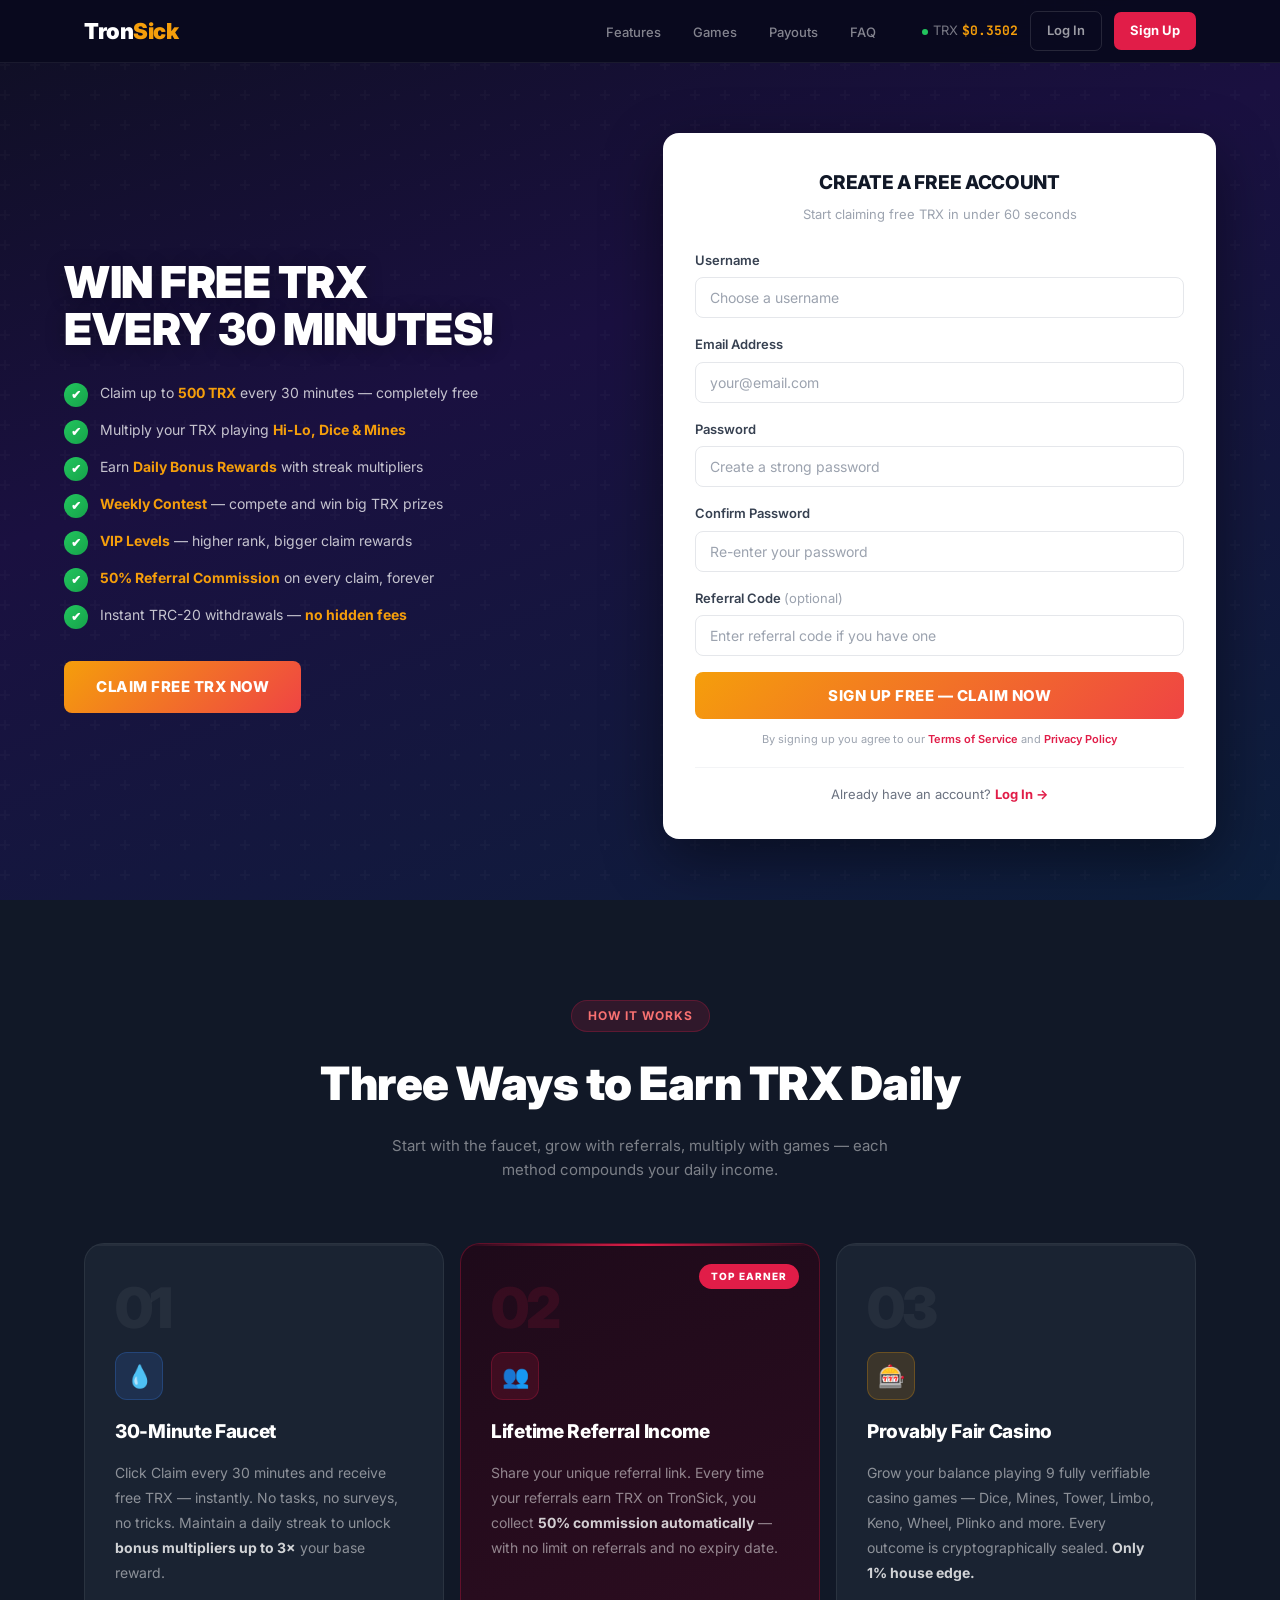
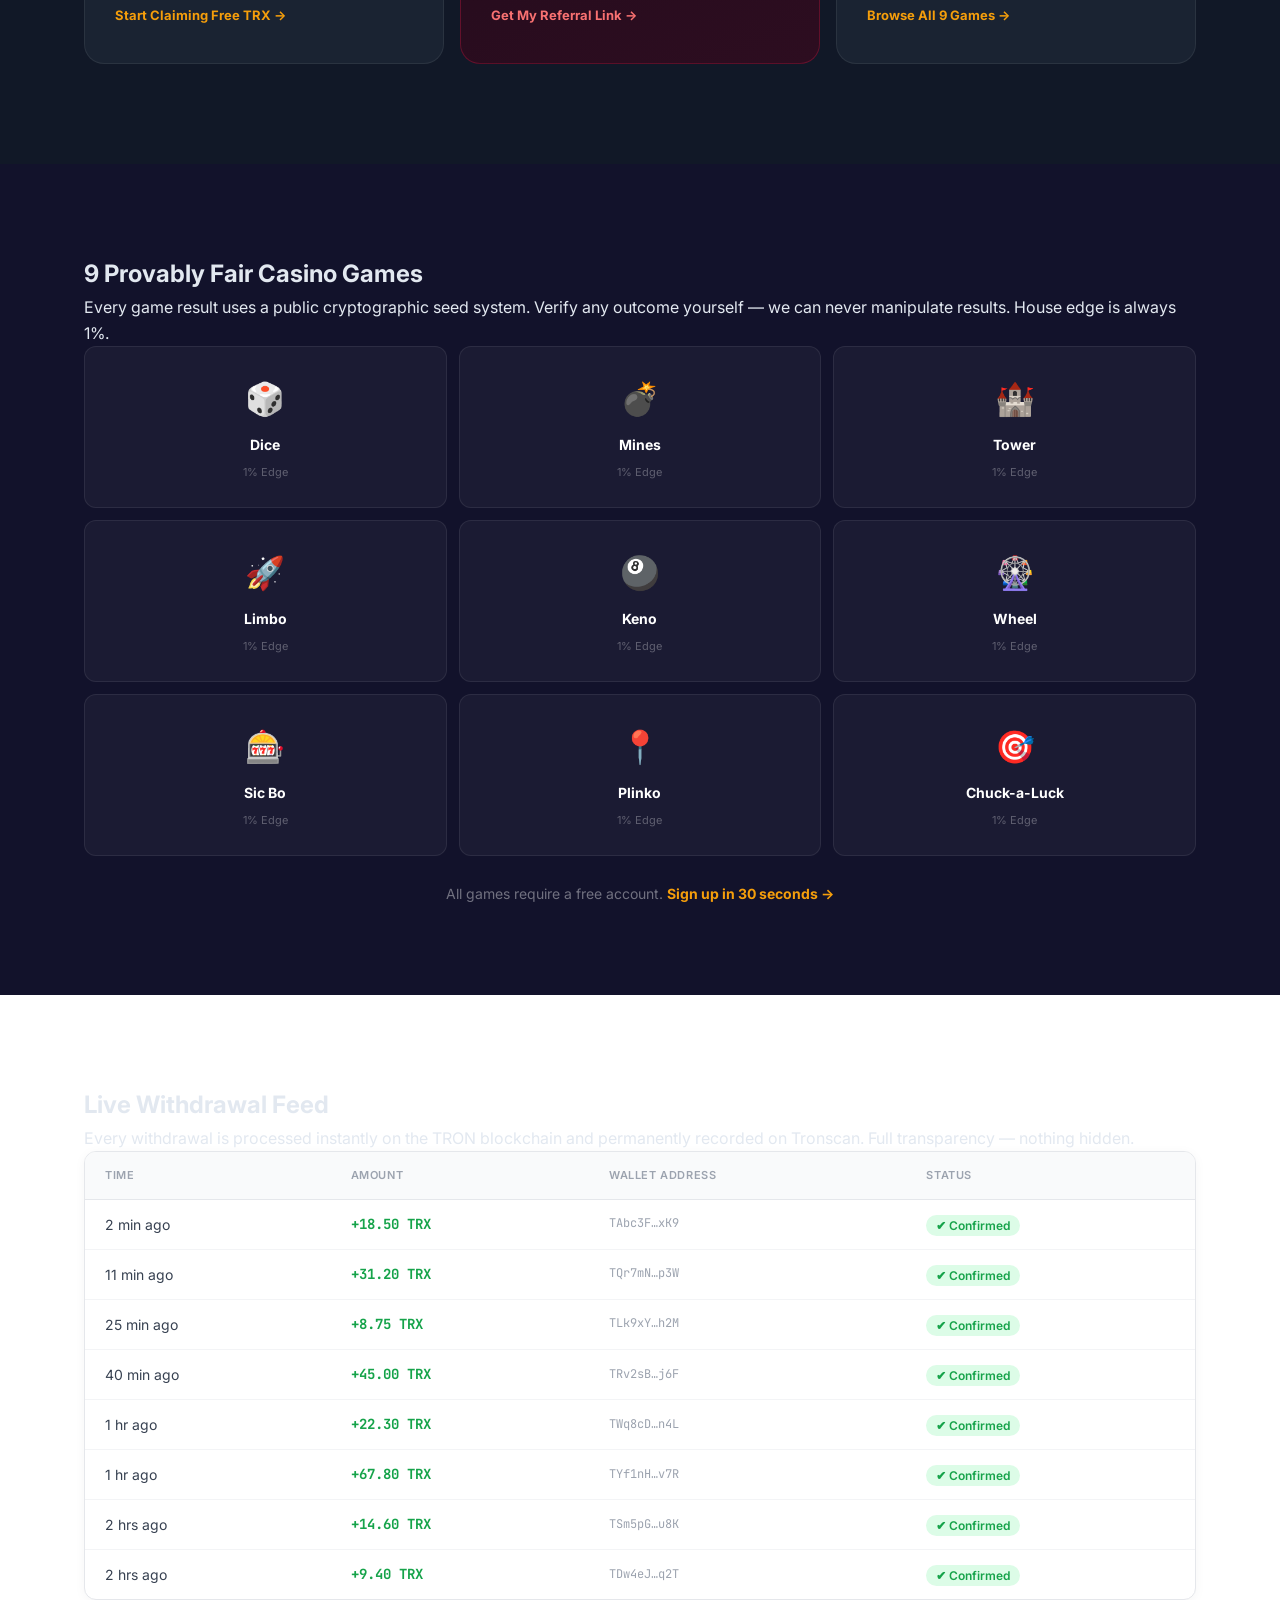
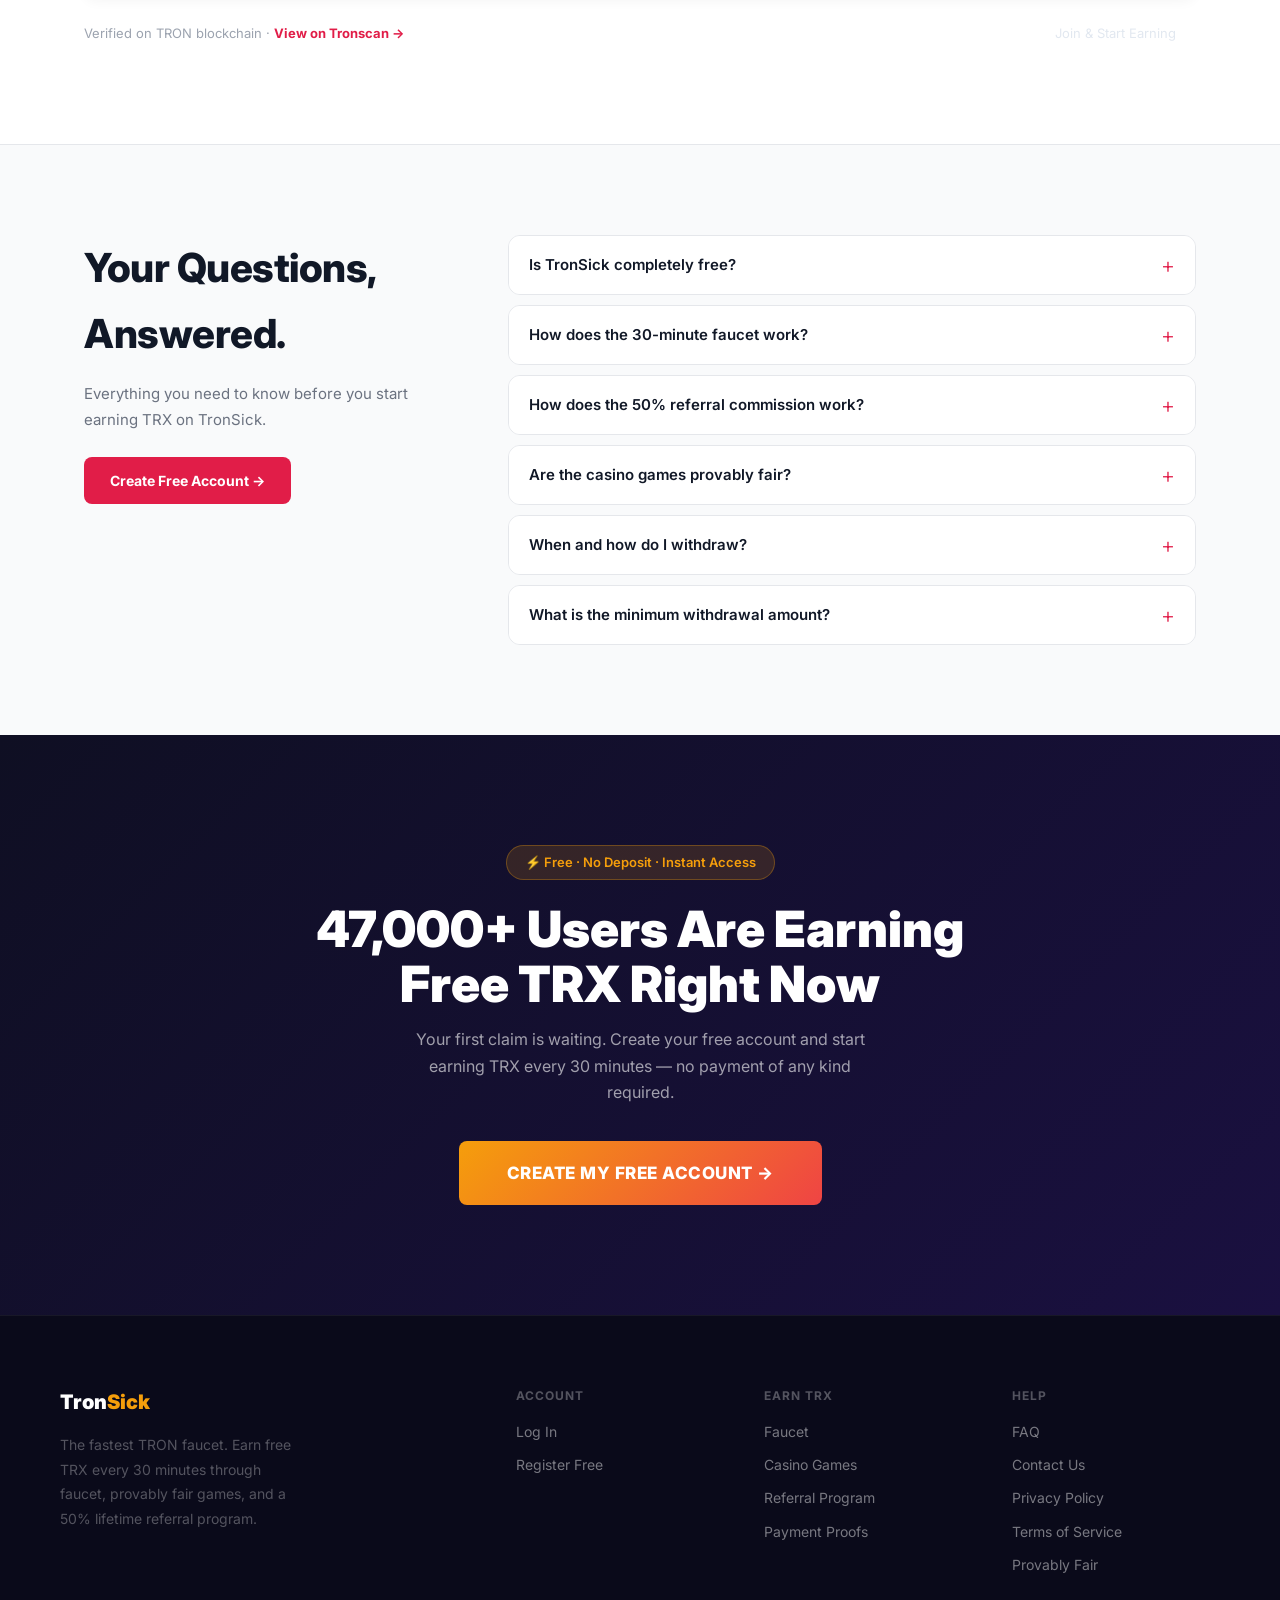
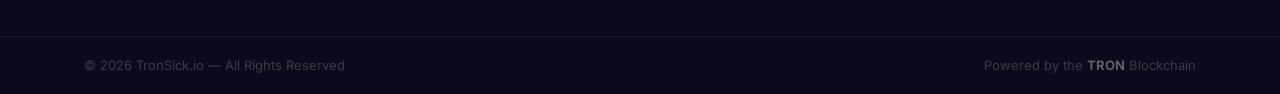
==== index.html @ 1765b37a "Initial commit: TronSick platform with auto-deploy" ====
<!DOCTYPE html>
<html lang="en">
<head>
  <meta charset="UTF-8"/>
  <meta name="viewport" content="width=device-width, initial-scale=1.0"/>
  <title>TronSick – Win Free TRX Every 30 Minutes | Faucet, Games & Referrals</title>
  <meta name="description" content="Claim free TRX every 30 minutes on TronSick. Play provably fair games, earn referral commissions, and withdraw instantly. Join 47,000+ users today."/>
  <link rel="preconnect" href="https://fonts.googleapis.com"/>
  <link rel="preconnect" href="https://fonts.gstatic.com" crossorigin/>
  <link href="https://fonts.googleapis.com/css2?family=Inter:wght@400;500;600;700;800;900&family=JetBrains+Mono:wght@400;700&display=swap" rel="stylesheet"/>
  <link rel="stylesheet" href="style.css"/>
</head>
<body>

<!-- NAVBAR -->
<nav class="nav" id="nav">
  <div class="nav-wrap">
    <a href="index.html" class="logo" id="logo">Tron<span>Sick</span></a>
    <ul class="nav-menu">
      <li><a href="#features">Features</a></li>
      <li><a href="#games">Games</a></li>
      <li><a href="#payouts">Payouts</a></li>
      <li><a href="#faq">FAQ</a></li>
    </ul>
    <div class="nav-right">
      <span class="trx-live"><span class="live-dot"></span>TRX <strong id="navPrice">$0.3502</strong></span>
      <a href="login.html" class="nbtn-ghost" id="navLogin">Log In</a>
      <a href="register.html" class="nbtn-red" id="navSignup">Sign Up</a>
    </div>
    <button class="burger" onclick="toggleNav()"><span></span><span></span><span></span></button>
  </div>
  <div class="mob-nav" id="mobNav">
    <a href="#features" onclick="toggleNav()">Features</a>
    <a href="#games" onclick="toggleNav()">Games</a>
    <a href="#payouts" onclick="toggleNav()">Payouts</a>
    <a href="#faq" onclick="toggleNav()">FAQ</a>
    <a href="login.html" class="nbtn-ghost">Log In</a>
    <a href="register.html" class="nbtn-red">Sign Up Free</a>
  </div>
</nav>

<!-- ═══ HERO ═══ -->
<section class="hero" id="hero">
  <div class="hero-overlay"></div>
  <div class="hero-wrap">

    <!-- LEFT: Features -->
    <div class="hero-left">
      <h1 id="heroH1">WIN FREE TRX<br/>EVERY 30 MINUTES!</h1>
      <ul class="feat-list" id="featList">
        <li><span class="fcheck">✔</span><span>Claim up to <strong>500 TRX</strong> every 30 minutes — completely free</span></li>
        <li><span class="fcheck">✔</span><span>Multiply your TRX playing <strong>Hi-Lo, Dice &amp; Mines</strong></span></li>
        <li><span class="fcheck">✔</span><span>Earn <strong>Daily Bonus Rewards</strong> with streak multipliers</span></li>
        <li><span class="fcheck">✔</span><span><strong>Weekly Contest</strong> — compete and win big TRX prizes</span></li>
        <li><span class="fcheck">✔</span><span><strong>VIP Levels</strong> — higher rank, bigger claim rewards</span></li>
        <li><span class="fcheck">✔</span><span><strong>50% Referral Commission</strong> on every claim, forever</span></li>
        <li><span class="fcheck">✔</span><span>Instant TRC-20 withdrawals — <strong>no hidden fees</strong></span></li>
      </ul>
      <a href="register.html" class="btn-orange" id="heroPlayBtn">CLAIM FREE TRX NOW</a>
    </div>

    <!-- RIGHT: Inline signup form -->
    <div class="hero-right">
      <div class="signup-box" id="signupBox">
        <h2 class="sb-title">CREATE A FREE ACCOUNT</h2>
        <p class="sb-sub">Start claiming free TRX in under 60 seconds</p>
        <form class="sb-form" id="sbForm" onsubmit="heroSignup(event)">
          <div class="sb-field">
            <label for="sbUser">Username</label>
            <input type="text" id="sbUser" placeholder="Choose a username" autocomplete="username" required minlength="3" maxlength="20"/>
          </div>
          <div class="sb-field">
            <label for="sbEmail">Email Address</label>
            <input type="email" id="sbEmail" placeholder="your@email.com" autocomplete="email" required/>
          </div>
          <div class="sb-field">
            <label for="sbPass">Password</label>
            <input type="password" id="sbPass" placeholder="Create a strong password" required minlength="8"/>
          </div>
          <div class="sb-field">
            <label for="sbPass2">Confirm Password</label>
            <input type="password" id="sbPass2" placeholder="Re-enter your password" required/>
          </div>
          <div class="sb-field">
            <label for="sbRef">Referral Code <span class="optional">(optional)</span></label>
            <input type="text" id="sbRef" placeholder="Enter referral code if you have one"/>
          </div>
          <button type="submit" class="btn-orange w100" id="sbSubmit">
            SIGN UP FREE — CLAIM NOW
          </button>
          <p class="sb-err" id="sbErr" style="display:none;color:#e11d48;font-size:12px;margin-top:8px;text-align:center"></p>
          <p class="sb-terms">By signing up you agree to our <a href="#">Terms of Service</a> and <a href="#">Privacy Policy</a></p>
        </form>
        <div class="sb-login-row">Already have an account? <a href="login.html" id="sbLoginLink">Log In →</a></div>
      </div>
    </div>

  </div>
</section>

<!-- ═══ HOW IT WORKS ═══ -->
<section class="how-sec" id="features">
  <div class="container">
    <div class="sec-head">
      <span class="sec-tag">How It Works</span>
      <h2>Three Ways to Earn TRX Daily</h2>
      <p>Start with the faucet, grow with referrals, multiply with games — each method compounds your daily income.</p>
    </div>
    <div class="how-grid">

      <div class="how-card" id="hw1">
        <div class="how-num">01</div>
        <div class="how-content">
          <div class="how-icon-box ic-blue">💧</div>
          <h3>30-Minute Faucet</h3>
          <p>Click Claim every 30 minutes and receive free TRX — instantly. No tasks, no surveys, no tricks. Maintain a daily streak to unlock <strong>bonus multipliers up to 3×</strong> your base reward.</p>
          <a href="register.html" class="how-cta">Start Claiming Free TRX →</a>
        </div>
      </div>

      <div class="how-card how-card-featured" id="hw2">
        <div class="how-badge">Top Earner</div>
        <div class="how-num">02</div>
        <div class="how-content">
          <div class="how-icon-box ic-red">👥</div>
          <h3>Lifetime Referral Income</h3>
          <p>Share your unique referral link. Every time your referrals earn TRX on TronSick, you collect <strong>50% commission automatically</strong> — with no limit on referrals and no expiry date.</p>
          <a href="register.html" class="how-cta">Get My Referral Link →</a>
        </div>
      </div>

      <div class="how-card" id="hw3">
        <div class="how-num">03</div>
        <div class="how-content">
          <div class="how-icon-box ic-gold">🎰</div>
          <h3>Provably Fair Casino</h3>
          <p>Grow your balance playing 9 fully verifiable casino games — Dice, Mines, Tower, Limbo, Keno, Wheel, Plinko and more. Every outcome is cryptographically sealed. <strong>Only 1% house edge.</strong></p>
          <a href="register.html" class="how-cta">Browse All 9 Games →</a>
        </div>
      </div>

    </div>
  </div>
</section>

<!-- ═══ GAMES ═══ -->
<section class="games-sec" id="games">
  <div class="container">
    <div class="sec-head light-head">
      <h2>9 Provably Fair Casino Games</h2>
      <p>Every game result uses a public cryptographic seed system. Verify any outcome yourself — we can never manipulate results. House edge is always 1%.</p>
    </div>
    <div class="games-grid">
      <div class="game-tile" id="g1"><span class="gt-em">🎲</span><span class="gt-nm">Dice</span><span class="gt-eg">1% Edge</span></div>
      <div class="game-tile" id="g2"><span class="gt-em">💣</span><span class="gt-nm">Mines</span><span class="gt-eg">1% Edge</span></div>
      <div class="game-tile" id="g3"><span class="gt-em">🏰</span><span class="gt-nm">Tower</span><span class="gt-eg">1% Edge</span></div>
      <div class="game-tile" id="g4"><span class="gt-em">🚀</span><span class="gt-nm">Limbo</span><span class="gt-eg">1% Edge</span></div>
      <div class="game-tile" id="g5"><span class="gt-em">🎱</span><span class="gt-nm">Keno</span><span class="gt-eg">1% Edge</span></div>
      <div class="game-tile" id="g6"><span class="gt-em">🎡</span><span class="gt-nm">Wheel</span><span class="gt-eg">1% Edge</span></div>
      <div class="game-tile" id="g7"><span class="gt-em">🎰</span><span class="gt-nm">Sic Bo</span><span class="gt-eg">1% Edge</span></div>
      <div class="game-tile" id="g8"><span class="gt-em">📍</span><span class="gt-nm">Plinko</span><span class="gt-eg">1% Edge</span></div>
      <div class="game-tile" id="g9"><span class="gt-em">🎯</span><span class="gt-nm">Chuck-a-Luck</span><span class="gt-eg">1% Edge</span></div>
    </div>
    <p class="games-cta">All games require a free account. <a href="register.html">Sign up in 30 seconds →</a></p>
  </div>
</section>

<!-- ═══ PAYOUTS ═══ -->
<section class="payouts-sec" id="payouts">
  <div class="container">
    <div class="sec-head">
      <h2>Live Withdrawal Feed</h2>
      <p>Every withdrawal is processed instantly on the TRON blockchain and permanently recorded on Tronscan. Full transparency — nothing hidden.</p>
    </div>
    <div class="ptbl-wrap">
      <table class="ptbl">
        <thead><tr><th>Time</th><th>Amount</th><th>Wallet Address</th><th>Status</th></tr></thead>
        <tbody id="ptbody">
          <tr><td>2 min ago</td><td class="pa">+18.50 TRX</td><td class="pw">TAbc3F…xK9</td><td><span class="ps">✔ Confirmed</span></td></tr>
          <tr><td>11 min ago</td><td class="pa">+31.20 TRX</td><td class="pw">TQr7mN…p3W</td><td><span class="ps">✔ Confirmed</span></td></tr>
          <tr><td>25 min ago</td><td class="pa">+8.75 TRX</td><td class="pw">TLk9xY…h2M</td><td><span class="ps">✔ Confirmed</span></td></tr>
          <tr><td>40 min ago</td><td class="pa">+45.00 TRX</td><td class="pw">TRv2sB…j6F</td><td><span class="ps">✔ Confirmed</span></td></tr>
          <tr><td>1 hr ago</td><td class="pa">+22.30 TRX</td><td class="pw">TWq8cD…n4L</td><td><span class="ps">✔ Confirmed</span></td></tr>
          <tr><td>1 hr ago</td><td class="pa">+67.80 TRX</td><td class="pw">TYf1nH…v7R</td><td><span class="ps">✔ Confirmed</span></td></tr>
          <tr><td>2 hrs ago</td><td class="pa">+14.60 TRX</td><td class="pw">TSm5pG…u8K</td><td><span class="ps">✔ Confirmed</span></td></tr>
          <tr><td>2 hrs ago</td><td class="pa">+9.40 TRX</td><td class="pw">TDw4eJ…q2T</td><td><span class="ps">✔ Confirmed</span></td></tr>
        </tbody>
      </table>
    </div>
    <div class="ptbl-foot">
      <span>Verified on TRON blockchain · <a href="#" id="tronscanLink">View on Tronscan →</a></span>
      <a href="register.html" class="btn-red-sm" id="ptCta">Join & Start Earning</a>
    </div>
  </div>
</section>

<!-- ═══ FAQ ═══ -->
<section class="faq-sec" id="faq">
  <div class="container faq-layout">
    <div class="faq-left">
      <h2>Your Questions,<br/>Answered.</h2>
      <p>Everything you need to know before you start earning TRX on TronSick.</p>
      <a href="register.html" class="btn-red" style="margin-top:24px;display:inline-flex" id="faqCta">Create Free Account →</a>
    </div>
    <div class="faq-list">
      <div class="fq" id="fq1"><button class="fq-btn" onclick="fqOpen(this)">Is TronSick completely free?<span class="fq-ic">+</span></button><div class="fq-body"><p>Yes — 100% free. Sign up with an email address only. No deposit, no credit card, no subscription. You can claim TRX from the faucet immediately after verifying your account at absolutely zero cost.</p></div></div>
      <div class="fq" id="fq2"><button class="fq-btn" onclick="fqOpen(this)">How does the 30-minute faucet work?<span class="fq-ic">+</span></button><div class="fq-body"><p>After logging in, click the Claim button. TRX is credited instantly to your balance. A 30-minute cooldown begins. When it expires, you can claim again — up to 48 times every day. Claim every day to build a streak multiplier that increases your reward.</p></div></div>
      <div class="fq" id="fq3"><button class="fq-btn" onclick="fqOpen(this)">How does the 50% referral commission work?<span class="fq-ic">+</span></button><div class="fq-body"><p>Every account gets a unique referral URL. When someone joins through your link and claims TRX, you receive 50% of their claim value as commission — automatically added to your balance. This runs forever with no cap on how many people you refer.</p></div></div>
      <div class="fq" id="fq4"><button class="fq-btn" onclick="fqOpen(this)">Are the casino games provably fair?<span class="fq-ic">+</span></button><div class="fq-body"><p>Absolutely. Every game uses a server seed + client seed cryptographic system. After each round you receive the original server seed hash so you can independently verify the result using any SHA256 tool online. We cannot alter outcomes — the math is public and immutable.</p></div></div>
      <div class="fq" id="fq5"><button class="fq-btn" onclick="fqOpen(this)">When and how do I withdraw?<span class="fq-ic">+</span></button><div class="fq-body"><p>Go to your dashboard Withdraw page, enter your TRC-20 TRON wallet address, enter the amount, and confirm. Withdrawals are processed instantly on the TRON network. Minimum withdrawal is 50 TRX with no maximum limit per transaction.</p></div></div>
      <div class="fq" id="fq6"><button class="fq-btn" onclick="fqOpen(this)">What is the minimum withdrawal amount?<span class="fq-ic">+</span></button><div class="fq-body"><p>The minimum is 50 TRX. This covers TRON network transaction fees and ensures your full amount arrives without deductions on small transfers. There is no maximum withdrawal limit.</p></div></div>
    </div>
  </div>
</section>

<!-- ═══ BOTTOM CTA ═══ -->
<section class="cta-sec" id="ctaSec">
  <div class="container cta-inner">
    <div class="cta-badge">⚡ Free · No Deposit · Instant Access</div>
    <h2>47,000+ Users Are Earning<br/>Free TRX Right Now</h2>
    <p>Your first claim is waiting. Create your free account and start earning TRX every 30 minutes — no payment of any kind required.</p>
    <a href="register.html" class="btn-orange btn-xl" id="ctaBtn">CREATE MY FREE ACCOUNT →</a>
  </div>
</section>

<!-- FOOTER -->
<footer class="footer">
  <div class="container footer-grid">
    <div class="fb">
      <div class="footer-logo">Tron<span>Sick</span></div>
      <p>The fastest TRON faucet. Earn free TRX every 30 minutes through faucet, provably fair games, and a 50% lifetime referral program.</p>
    </div>
    <div class="fc"><h4>Account</h4><a href="login.html" id="fLogin">Log In</a><a href="register.html" id="fReg">Register Free</a></div>
    <div class="fc"><h4>Earn TRX</h4><a href="#">Faucet</a><a href="#games">Casino Games</a><a href="#">Referral Program</a><a href="#payouts">Payment Proofs</a></div>
    <div class="fc"><h4>Help</h4><a href="#faq">FAQ</a><a href="#">Contact Us</a><a href="#">Privacy Policy</a><a href="#">Terms of Service</a><a href="#">Provably Fair</a></div>
  </div>
  <div class="footer-bottom">
    <div class="container footer-bottom-row">
      <span>© 2026 TronSick.io — All Rights Reserved</span>
      <span>Powered by the <strong>TRON</strong> Blockchain</span>
    </div>
  </div>
</footer>

<script src="script.js"></script>
</body>
</html>
---- style.css ----
*,*::before,*::after{box-sizing:border-box;margin:0;padding:0}
html{scroll-behavior:smooth}
body{font-family:'Inter',sans-serif;background:#1a1a2e;color:#e2e8f0;line-height:1.65;overflow-x:hidden}
a{text-decoration:none;color:inherit}
.container{max-width:1160px;margin:0 auto;padding:0 24px}
.w100{width:100%}

/* BUTTONS */
.btn-orange{display:inline-flex;align-items:center;justify-content:center;gap:8px;background:linear-gradient(135deg,#f59e0b,#ef4444);color:#fff;font-weight:800;font-size:15px;padding:14px 32px;border-radius:8px;border:none;cursor:pointer;font-family:inherit;transition:all .25s;letter-spacing:.5px;white-space:nowrap}
.btn-orange:hover{transform:translateY(-2px);box-shadow:0 8px 30px rgba(245,158,11,.4)}
.btn-xl{padding:18px 48px;font-size:17px}
.btn-red{display:inline-flex;align-items:center;justify-content:center;gap:8px;background:#e11d48;color:#fff;font-weight:700;font-size:14px;padding:12px 26px;border-radius:8px;border:none;cursor:pointer;font-family:inherit;transition:all .2s;white-space:nowrap}
.btn-red:hover{background:#be123c;transform:translateY(-1px)}
.btn-red-sm{padding:9px 20px;font-size:13px;border-radius:7px}

/* NAVBAR */
.nav{position:fixed;top:0;left:0;right:0;z-index:999;background:rgba(10,10,30,.97);backdrop-filter:blur(16px);border-bottom:1px solid rgba(255,255,255,.07)}
.nav-wrap{max-width:1160px;margin:0 auto;padding:0 24px;height:62px;display:flex;align-items:center;gap:16px}
.logo{font-size:22px;font-weight:900;color:#fff;letter-spacing:-.5px;flex-shrink:0}
.logo span{color:#f59e0b}
.nav-menu{display:flex;list-style:none;gap:4px;margin-left:auto}
.nav-menu a{padding:7px 14px;border-radius:7px;color:rgba(255,255,255,.5);font-size:13px;font-weight:500;transition:all .2s}
.nav-menu a:hover{color:#fff;background:rgba(255,255,255,.07)}
.nav-right{display:flex;align-items:center;gap:12px;margin-left:16px}
.trx-live{font-size:13px;color:rgba(255,255,255,.45)}
.trx-live strong{color:#f59e0b;font-family:'JetBrains Mono',monospace}
.live-dot{display:inline-block;width:6px;height:6px;background:#22c55e;border-radius:50%;margin-right:5px;animation:ldot 2s infinite}
@keyframes ldot{0%,100%{opacity:1}50%{opacity:.4}}
.nbtn-ghost{padding:8px 16px;border-radius:7px;color:rgba(255,255,255,.6);font-size:13px;font-weight:600;border:1px solid rgba(255,255,255,.12);transition:all .2s}
.nbtn-ghost:hover{color:#fff;border-color:rgba(255,255,255,.3)}
.nbtn-red{padding:8px 16px;border-radius:7px;background:#e11d48;color:#fff;font-size:13px;font-weight:700;transition:all .2s}
.nbtn-red:hover{background:#be123c}
.burger{display:none;flex-direction:column;gap:5px;background:none;border:none;cursor:pointer;padding:4px;margin-left:auto}
.burger span{display:block;width:22px;height:2px;background:#fff;border-radius:2px}
.mob-nav{display:none;flex-direction:column;gap:8px;padding:14px 24px;background:rgba(10,10,30,.98);border-bottom:1px solid rgba(255,255,255,.08)}
.mob-nav.open{display:flex}
.mob-nav a{padding:10px 14px;color:rgba(255,255,255,.6);font-size:14px;border-radius:7px;border:1px solid rgba(255,255,255,.07)}
.mob-nav a:hover{color:#fff;background:rgba(255,255,255,.05)}

/* ═══ HERO ═══ */
.hero{background:linear-gradient(160deg,#0f0f23 0%,#1a1040 40%,#0d1f3c 100%);padding-top:62px;position:relative;overflow:hidden;min-height:100vh;display:flex;flex-direction:column}
.hero-overlay{position:absolute;inset:0;background:url("data:image/svg+xml,%3Csvg width='60' height='60' viewBox='0 0 60 60' xmlns='http://www.w3.org/2000/svg'%3E%3Cg fill='none'%3E%3Cg fill='%23ffffff' fill-opacity='0.018'%3E%3Cpath d='M36 34v-4h-2v4h-4v2h4v4h2v-4h4v-2h-4zm0-30V0h-2v4h-4v2h4v4h2V6h4V4h-4zM6 34v-4H4v4H0v2h4v4h2v-4h4v-2H6zM6 4V0H4v4H0v2h4v4h2V6h4V4H6z'/%3E%3C/g%3E%3C/g%3E%3C/svg%3E");pointer-events:none}
.hero-wrap{max-width:100%;margin:0;padding:70px 5% 60px;display:grid;grid-template-columns:52% 48%;gap:0;align-items:center;flex:1;position:relative;z-index:1}

/* Hero Left - pushed to left edge */
.hero-left{padding-right:40px}
.hero-left h1{font-size:clamp(26px,3.5vw,44px);font-weight:900;line-height:1.08;letter-spacing:-.5px;color:#fff;margin-bottom:28px;text-shadow:0 2px 20px rgba(0,0,0,.3)}
.feat-list{list-style:none;display:flex;flex-direction:column;gap:12px;margin-bottom:32px}
.feat-list li{display:flex;align-items:flex-start;gap:12px;font-size:14px;line-height:1.5}
.feat-list li span:last-child{color:rgba(255,255,255,.75)}
.feat-list li strong{color:#f59e0b}
.fcheck{width:24px;height:24px;background:linear-gradient(135deg,#22c55e,#16a34a);border-radius:50%;display:flex;align-items:center;justify-content:center;font-size:12px;font-weight:800;color:#fff;flex-shrink:0;margin-top:1px}

/* Hero Right - fills entire right column */
.hero-right{display:flex;justify-content:stretch;align-items:center;padding-left:0}
.signup-box{background:#fff;border-radius:16px;padding:34px 32px;width:100%;box-shadow:0 20px 60px rgba(0,0,0,.45)}
.sb-title{font-size:19px;font-weight:800;color:#111827;text-align:center;margin-bottom:6px;letter-spacing:-.3px}
.sb-sub{font-size:13px;color:#9ca3af;text-align:center;margin-bottom:24px}
.sb-field{margin-bottom:16px}
.sb-field label{display:block;font-size:13px;font-weight:600;color:#374151;margin-bottom:6px}
.optional{color:#9ca3af;font-weight:400}
.sb-field input{width:100%;padding:11px 14px;border:1.5px solid #e5e7eb;border-radius:8px;font-size:14px;font-family:inherit;color:#111827;background:#fff;transition:border-color .2s;outline:none}
.sb-field input:focus{border-color:#e11d48}
.sb-field input::placeholder{color:#9ca3af}
.sb-terms{font-size:11px;color:#9ca3af;text-align:center;margin-top:12px;line-height:1.6}
.sb-terms a{color:#e11d48;font-weight:600}
.sb-login-row{text-align:center;margin-top:18px;font-size:13px;color:#6b7280;border-top:1px solid #f3f4f6;padding-top:16px}
.sb-login-row a{color:#e11d48;font-weight:700}

/* HERO STATS */
.hero-stats{background:rgba(0,0,0,.3);border-top:1px solid rgba(255,255,255,.08);display:flex;align-items:center;justify-content:center;flex-wrap:wrap;padding:18px 24px;position:relative;z-index:1}
.hstat{text-align:center;padding:0 32px}
.hstat strong{display:block;font-size:22px;font-weight:800;color:#f59e0b;font-family:'JetBrains Mono',monospace}
.hstat span{font-size:11px;color:rgba(255,255,255,.4);text-transform:uppercase;letter-spacing:.5px}
.hstat-div{width:1px;height:32px;background:rgba(255,255,255,.08)}

/* ═══ HOW IT WORKS ═══ */
.how-sec{padding:100px 0;background:#111827}
.sec-tag{display:inline-block;background:rgba(225,29,72,.15);color:#f87171;border:1px solid rgba(225,29,72,.25);padding:5px 16px;border-radius:100px;font-size:12px;font-weight:700;letter-spacing:1px;text-transform:uppercase;margin-bottom:14px}
.how-sec .sec-head{text-align:center;margin-bottom:60px}
.how-sec .sec-head h2{font-size:clamp(28px,4vw,46px);font-weight:900;color:#fff;letter-spacing:-.5px;margin-bottom:12px}
.how-sec .sec-head p{font-size:15px;color:rgba(255,255,255,.45);max-width:500px;margin:0 auto}
.how-grid{display:grid;grid-template-columns:repeat(3,1fr);gap:16px;align-items:stretch}
.how-card{background:#1a2332;border:1px solid rgba(255,255,255,.07);border-radius:20px;padding:36px 30px;position:relative;overflow:hidden;transition:all .3s;display:flex;flex-direction:column;gap:0}
.how-card::before{content:'';position:absolute;top:0;left:0;right:0;height:2px;background:rgba(255,255,255,.05);transition:background .3s}
.how-card:hover{border-color:rgba(255,255,255,.14);transform:translateY(-6px);box-shadow:0 20px 50px rgba(0,0,0,.3)}
.how-card:hover::before{background:linear-gradient(90deg,transparent,rgba(255,255,255,.1),transparent)}
.how-card-featured{background:linear-gradient(160deg,#1e0a1a,#2d0d20);border-color:rgba(225,29,72,.3)}
.how-card-featured::before{background:linear-gradient(90deg,transparent,#e11d48,transparent)}
.how-card-featured:hover{border-color:rgba(225,29,72,.5);box-shadow:0 20px 50px rgba(225,29,72,.15)}
.how-badge{position:absolute;top:20px;right:20px;background:#e11d48;color:#fff;font-size:10px;font-weight:800;letter-spacing:1px;text-transform:uppercase;padding:4px 12px;border-radius:100px}
.how-num{font-size:56px;font-weight:900;color:rgba(255,255,255,.05);line-height:1;margin-bottom:16px;font-family:'JetBrains Mono',monospace,inherit;letter-spacing:-3px}
.how-card-featured .how-num{color:rgba(225,29,72,.12)}
.how-content{display:flex;flex-direction:column;flex:1}
.how-icon-box{width:48px;height:48px;border-radius:12px;display:flex;align-items:center;justify-content:center;font-size:22px;margin-bottom:16px;flex-shrink:0}
.ic-blue{background:rgba(59,130,246,.15);border:1px solid rgba(59,130,246,.25)}
.ic-red{background:rgba(225,29,72,.15);border:1px solid rgba(225,29,72,.25)}
.ic-gold{background:rgba(245,158,11,.15);border:1px solid rgba(245,158,11,.25)}
.how-card h3{font-size:19px;font-weight:800;color:#fff;margin-bottom:12px;letter-spacing:-.3px}
.how-card p{font-size:14px;color:rgba(255,255,255,.5);line-height:1.8;margin-bottom:20px;flex:1}
.how-card strong{color:rgba(255,255,255,.8)}
.how-cta{display:inline-flex;align-items:center;font-size:13px;font-weight:700;color:#f59e0b;transition:gap .2s;gap:4px;margin-top:auto}
.how-cta:hover{text-decoration:underline;text-underline-offset:3px}
.how-card-featured .how-cta{color:#f87171}

/* ═══ GAMES ═══ */
.games-sec{padding:90px 0;background:#12122b}
.games-grid{display:grid;grid-template-columns:repeat(3,1fr);gap:12px;margin-bottom:26px}
.game-tile{background:rgba(255,255,255,.04);border:1px solid rgba(255,255,255,.08);border-radius:12px;padding:26px 16px;text-align:center;cursor:pointer;transition:all .25s;display:flex;flex-direction:column;align-items:center;gap:7px}
.game-tile:hover{border-color:#f59e0b;background:rgba(245,158,11,.06);transform:translateY(-4px);box-shadow:0 10px 28px rgba(245,158,11,.1)}
.gt-em{font-size:32px}
.gt-nm{font-weight:700;font-size:14px;color:#fff}
.gt-eg{font-size:11px;color:rgba(255,255,255,.3)}
.games-cta{text-align:center;color:rgba(255,255,255,.4);font-size:14px}
.games-cta a{color:#f59e0b;font-weight:700}

/* ═══ PAYOUTS ═══ */
.payouts-sec{padding:90px 0;background:#fff}
.ptbl-wrap{overflow-x:auto;border:1.5px solid #e5e7eb;border-radius:12px;background:#fff;box-shadow:0 2px 12px rgba(0,0,0,.04)}
.ptbl{width:100%;border-collapse:collapse;font-size:14px}
.ptbl thead{background:#f9fafb}
.ptbl th{padding:14px 20px;text-align:left;font-size:11px;color:#9ca3af;text-transform:uppercase;letter-spacing:.6px;font-weight:600;border-bottom:1px solid #e5e7eb}
.ptbl td{padding:13px 20px;border-top:1px solid #f3f4f6;color:#374151}
.ptbl tr:hover td{background:#fef9f0}
.pa{font-weight:700;color:#16a34a!important;font-family:'JetBrains Mono',monospace}
.pw{font-family:'JetBrains Mono',monospace;color:#9ca3af!important;font-size:12px}
.ps{background:#dcfce7;color:#16a34a;padding:3px 10px;border-radius:100px;font-size:12px;font-weight:600;white-space:nowrap}
.ptbl-foot{display:flex;justify-content:space-between;align-items:center;margin-top:14px;flex-wrap:wrap;gap:10px}
.ptbl-foot span{font-size:13px;color:#9ca3af}
.ptbl-foot span a{color:#e11d48;font-weight:700}

/* ═══ FAQ ═══ */
.faq-sec{padding:90px 0;background:#f9fafb;border-top:1px solid #e5e7eb}
.faq-layout{display:grid;grid-template-columns:1fr 2fr;gap:80px;align-items:start}
.faq-left h2{font-size:clamp(24px,3.5vw,40px);font-weight:800;color:#111827;margin-bottom:14px;letter-spacing:-.5px}
.faq-left p{font-size:15px;color:#6b7280;line-height:1.75}
.faq-list{display:flex;flex-direction:column;gap:10px}
.fq{border:1.5px solid #e5e7eb;border-radius:12px;overflow:hidden;background:#fff;transition:border-color .2s}
.fq.open{border-color:#e11d48}
.fq-btn{width:100%;background:#fff;border:none;cursor:pointer;font-family:inherit;padding:18px 20px;display:flex;justify-content:space-between;align-items:center;font-size:15px;font-weight:600;color:#111827;text-align:left;gap:12px}
.fq-ic{color:#e11d48;font-size:22px;flex-shrink:0;transition:transform .3s;line-height:1;font-weight:300}
.fq.open .fq-ic{transform:rotate(45deg)}
.fq-body{display:none;padding:0 20px 18px;background:#fff}
.fq-body p{font-size:14px;color:#6b7280;line-height:1.8}
.fq.open .fq-body{display:block}

/* ═══ CTA ═══ */
.cta-sec{padding:110px 0;background:linear-gradient(135deg,#0f0f23,#1a1040);text-align:center;position:relative;overflow:hidden}
.cta-inner{position:relative;z-index:1}
.cta-badge{display:inline-block;background:rgba(245,158,11,.15);color:#f59e0b;border:1px solid rgba(245,158,11,.3);padding:6px 18px;border-radius:100px;font-size:13px;font-weight:600;margin-bottom:22px}
.cta-sec h2{font-size:clamp(28px,5vw,50px);color:#fff;margin-bottom:14px;line-height:1.1;font-weight:900}
.cta-sec p{color:rgba(255,255,255,.6);font-size:16px;max-width:460px;margin:0 auto 36px}

/* ═══ FOOTER ═══ */
.footer{background:#0a0a1a;border-top:1px solid rgba(255,255,255,.06)}
.footer-grid{display:grid;grid-template-columns:2fr 1fr 1fr 1fr;gap:40px;padding:70px 0 50px}
.footer-logo{font-size:20px;font-weight:900;color:#fff;margin-bottom:14px}
.footer-logo span{color:#f59e0b}
.fb p{color:rgba(255,255,255,.3);font-size:14px;max-width:240px;line-height:1.75}
.fc h4{font-size:12px;font-weight:700;text-transform:uppercase;letter-spacing:1px;color:rgba(255,255,255,.3);margin-bottom:14px}
.fc a{display:block;color:rgba(255,255,255,.45);font-size:14px;margin-bottom:10px;transition:color .2s}
.fc a:hover{color:#f59e0b}
.footer-bottom{border-top:1px solid rgba(255,255,255,.06);padding:18px 0}
.footer-bottom-row{display:flex;justify-content:space-between;flex-wrap:wrap;gap:10px;color:rgba(255,255,255,.2);font-size:13px}
.footer-bottom-row strong{color:rgba(255,255,255,.35)}

/* ═══ RESPONSIVE ═══ */
@media(max-width:960px){
  .hero-wrap{grid-template-columns:1fr;gap:40px;padding-top:50px}
  .hero-left h1{text-align:center}
  .how-grid{grid-template-columns:1fr}
  .games-grid{grid-template-columns:repeat(2,1fr)}
  .faq-layout{grid-template-columns:1fr}
  .footer-grid{grid-template-columns:1fr 1fr}
  .nav-menu,.nav-right{display:none}
  .burger{display:flex}
  .hstat{padding:0 18px}
  .signup-box{max-width:100%}
}
@media(max-width:560px){
  .games-grid{grid-template-columns:repeat(2,1fr)}
  .hero-stats{justify-content:flex-start;overflow-x:auto;padding:16px 24px}
  .hstat-div{display:none}
  .footer-grid{grid-template-columns:1fr}
}
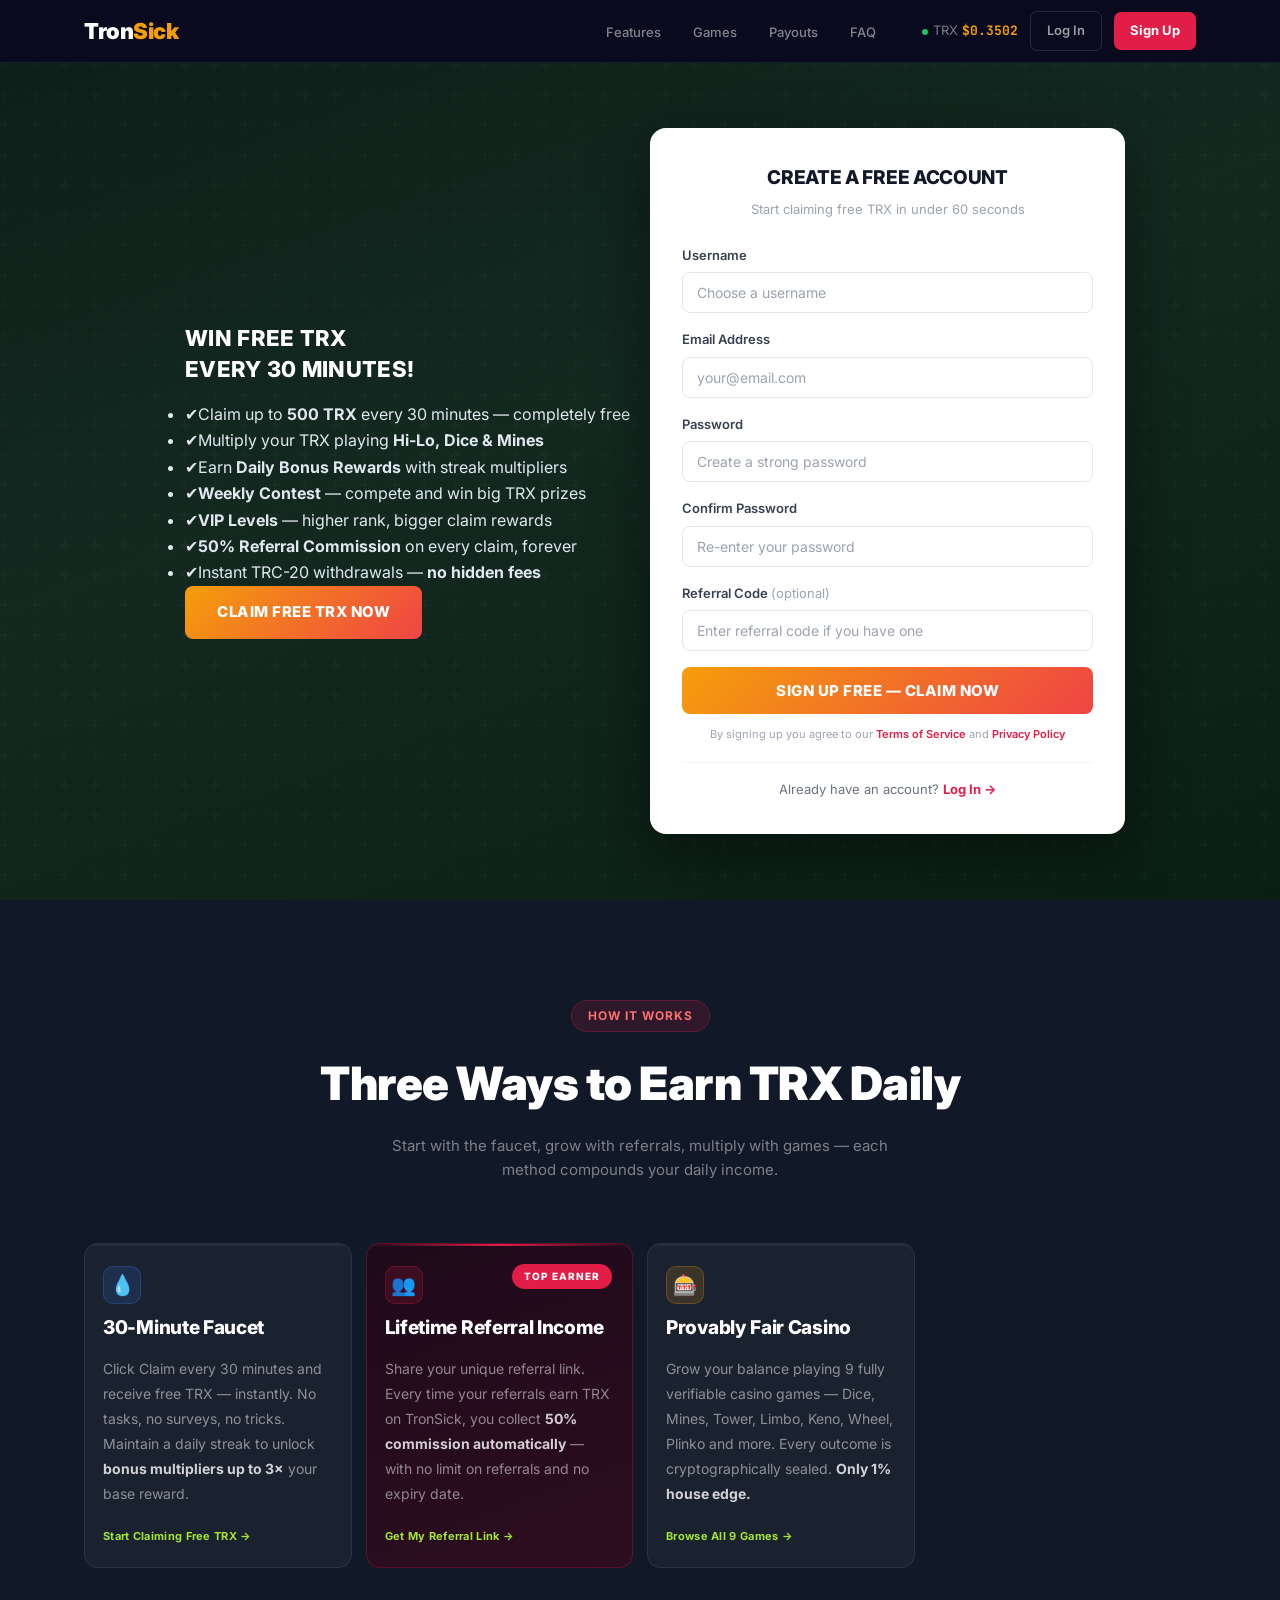
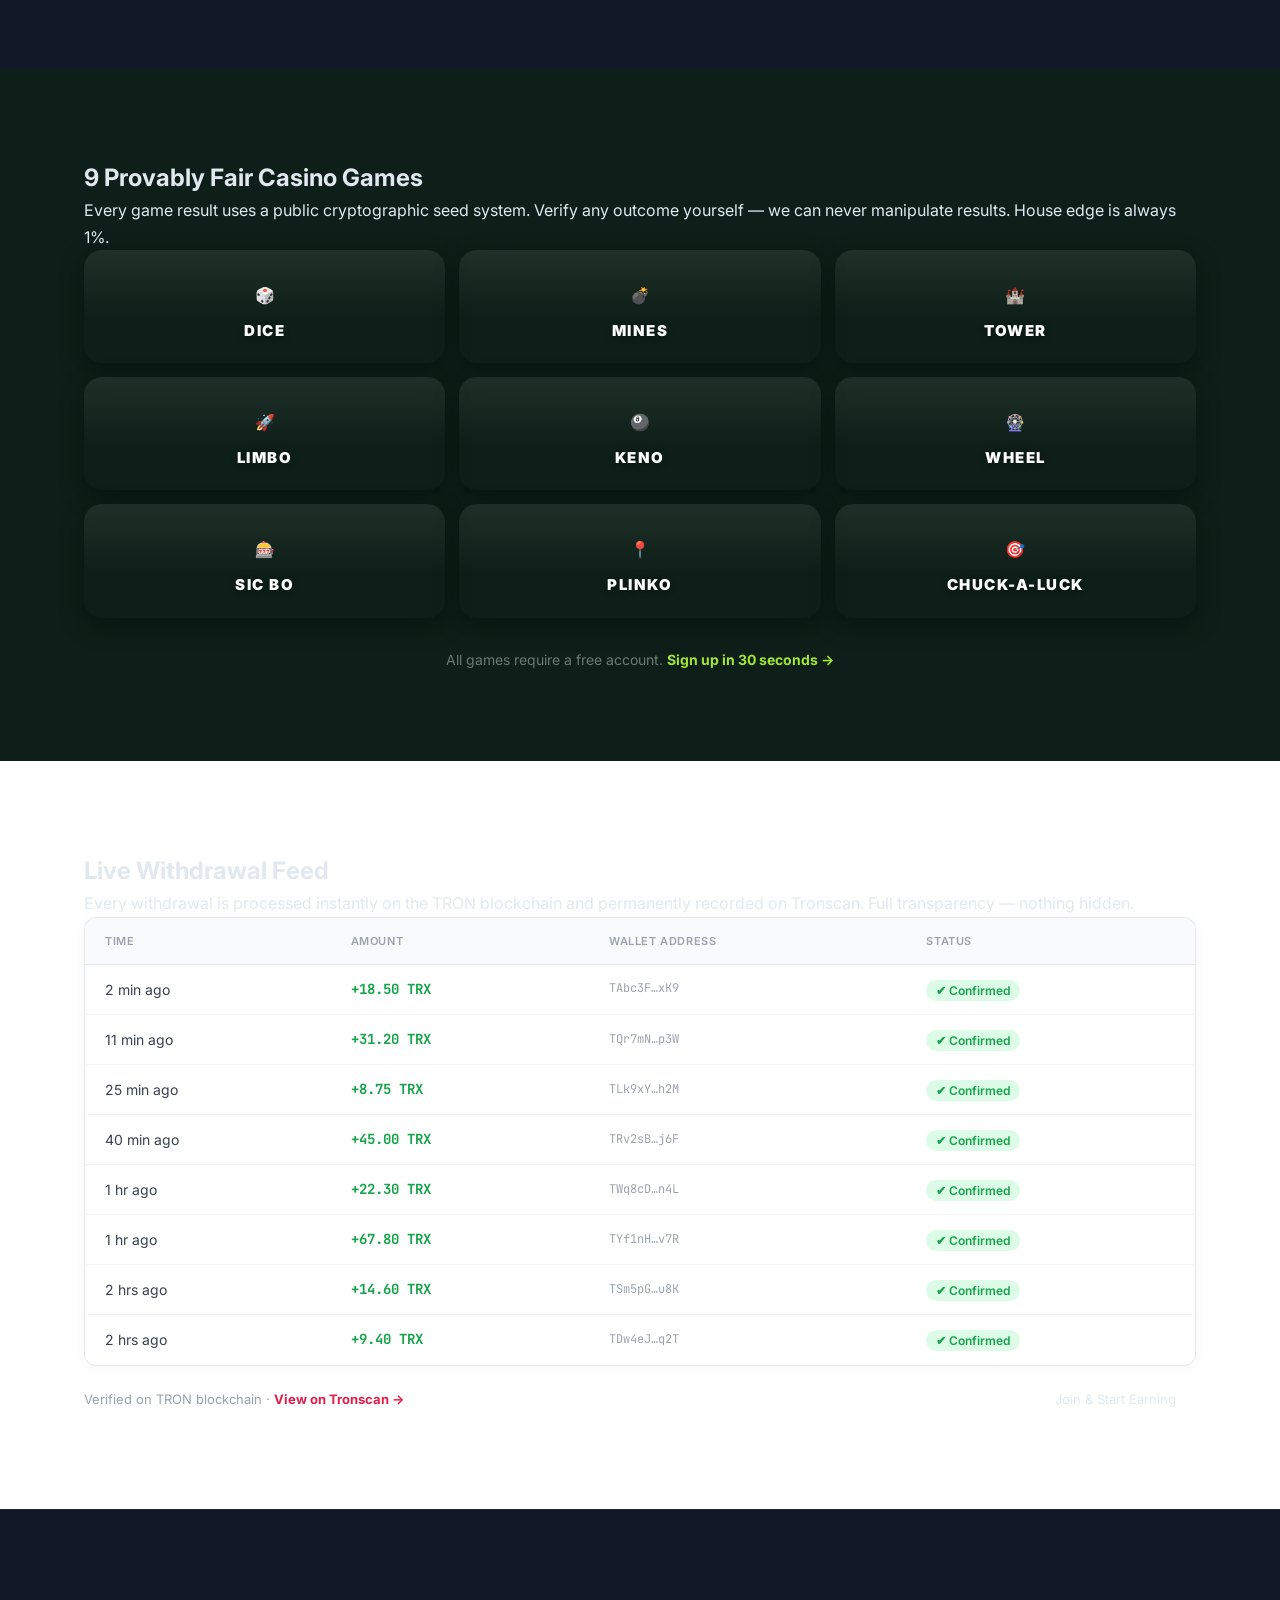
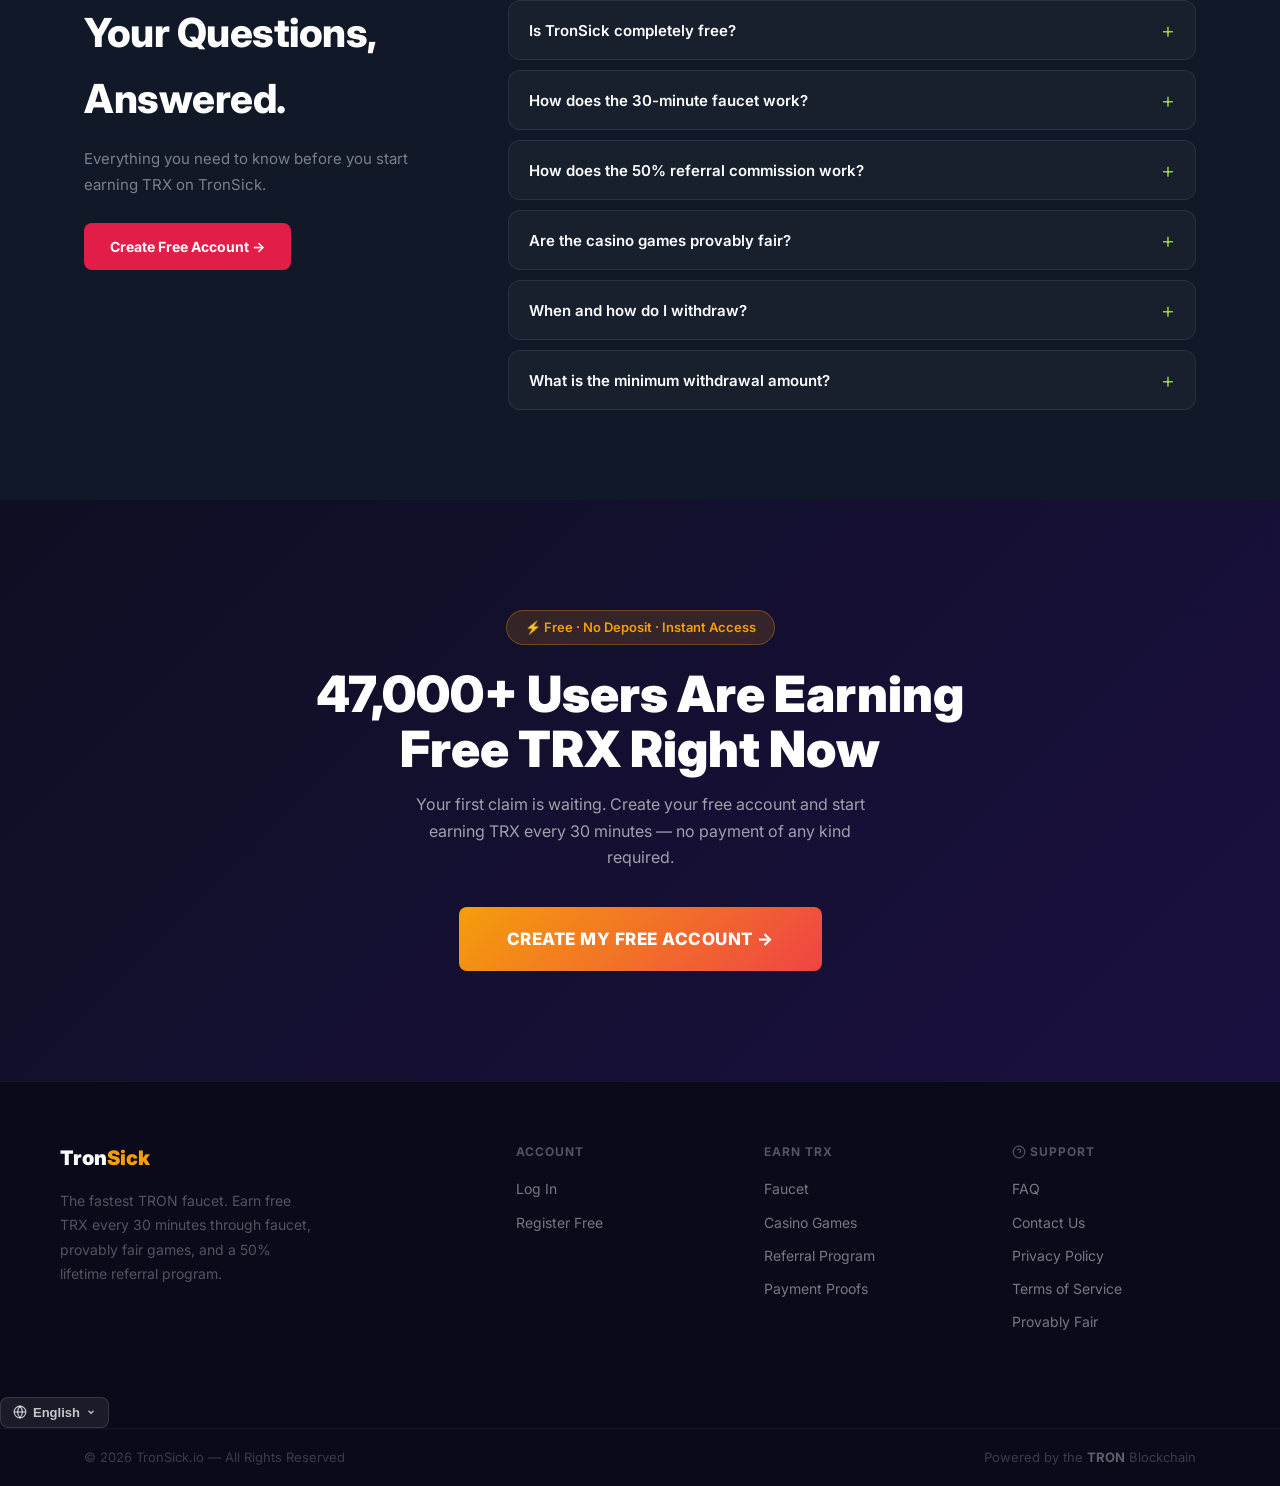
==== commit fcc34571: "feat: footer language selector + telegram link; fix reset password; fix email text; fix duplicate fa" ====
--- a/index.html
+++ b/index.html
@@ -1,4 +1,4 @@
-<!DOCTYPE html>
+﻿<!DOCTYPE html>
 <html lang="en">
 <head>
   <meta charset="UTF-8"/>
@@ -9,13 +9,16 @@
   <link rel="preconnect" href="https://fonts.gstatic.com" crossorigin/>
   <link href="https://fonts.googleapis.com/css2?family=Inter:wght@400;500;600;700;800;900&family=JetBrains+Mono:wght@400;700&display=swap" rel="stylesheet"/>
   <link rel="stylesheet" href="style.css"/>
+  <script>
+    localStorage.removeItem('_justLoggedOut');if(localStorage.getItem('userLoggedIn')==='1' && localStorage.getItem('userName')){window.location.replace('faucet.php');}
+  </script>
 </head>
 <body>
 
 <!-- NAVBAR -->
 <nav class="nav" id="nav">
   <div class="nav-wrap">
-    <a href="index.html" class="logo" id="logo">Tron<span>Sick</span></a>
+    <a href="index.php" class="logo" id="logo">Tron<span>Sick</span></a>
     <ul class="nav-menu">
       <li><a href="#features">Features</a></li>
       <li><a href="#games">Games</a></li>
@@ -24,8 +27,8 @@
     </ul>
     <div class="nav-right">
       <span class="trx-live"><span class="live-dot"></span>TRX <strong id="navPrice">$0.3502</strong></span>
-      <a href="login.html" class="nbtn-ghost" id="navLogin">Log In</a>
-      <a href="register.html" class="nbtn-red" id="navSignup">Sign Up</a>
+      <a href="login.php" class="nbtn-ghost" id="navLogin">Log In</a>
+      <a href="login.php?tab=register" class="nbtn-red" id="navSignup">Sign Up</a>
     </div>
     <button class="burger" onclick="toggleNav()"><span></span><span></span><span></span></button>
   </div>
@@ -34,8 +37,8 @@
     <a href="#games" onclick="toggleNav()">Games</a>
     <a href="#payouts" onclick="toggleNav()">Payouts</a>
     <a href="#faq" onclick="toggleNav()">FAQ</a>
-    <a href="login.html" class="nbtn-ghost">Log In</a>
-    <a href="register.html" class="nbtn-red">Sign Up Free</a>
+    <a href="login.php" class="nbtn-ghost">Log In</a>
+    <a href="login.php?tab=register" class="nbtn-red">Sign Up Free</a>
   </div>
 </nav>
 
@@ -56,7 +59,7 @@
         <li><span class="fcheck">✔</span><span><strong>50% Referral Commission</strong> on every claim, forever</span></li>
         <li><span class="fcheck">✔</span><span>Instant TRC-20 withdrawals — <strong>no hidden fees</strong></span></li>
       </ul>
-      <a href="register.html" class="btn-orange" id="heroPlayBtn">CLAIM FREE TRX NOW</a>
+      <a href="login.php?tab=register" class="btn-orange" id="heroPlayBtn">CLAIM FREE TRX NOW</a>
     </div>
 
     <!-- RIGHT: Inline signup form -->
@@ -91,7 +94,7 @@
           <p class="sb-err" id="sbErr" style="display:none;color:#e11d48;font-size:12px;margin-top:8px;text-align:center"></p>
           <p class="sb-terms">By signing up you agree to our <a href="#">Terms of Service</a> and <a href="#">Privacy Policy</a></p>
         </form>
-        <div class="sb-login-row">Already have an account? <a href="login.html" id="sbLoginLink">Log In →</a></div>
+        <div class="sb-login-row">Already have an account? <a href="login.php" id="sbLoginLink">Log In →</a></div>
       </div>
     </div>
 
@@ -114,7 +117,7 @@
           <div class="how-icon-box ic-blue">💧</div>
           <h3>30-Minute Faucet</h3>
           <p>Click Claim every 30 minutes and receive free TRX — instantly. No tasks, no surveys, no tricks. Maintain a daily streak to unlock <strong>bonus multipliers up to 3×</strong> your base reward.</p>
-          <a href="register.html" class="how-cta">Start Claiming Free TRX →</a>
+          <a href="login.php?tab=register" class="how-cta">Start Claiming Free TRX →</a>
         </div>
       </div>
 
@@ -125,7 +128,7 @@
           <div class="how-icon-box ic-red">👥</div>
           <h3>Lifetime Referral Income</h3>
           <p>Share your unique referral link. Every time your referrals earn TRX on TronSick, you collect <strong>50% commission automatically</strong> — with no limit on referrals and no expiry date.</p>
-          <a href="register.html" class="how-cta">Get My Referral Link →</a>
+          <a href="login.php?tab=register" class="how-cta">Get My Referral Link →</a>
         </div>
       </div>
 
@@ -135,7 +138,7 @@
           <div class="how-icon-box ic-gold">🎰</div>
           <h3>Provably Fair Casino</h3>
           <p>Grow your balance playing 9 fully verifiable casino games — Dice, Mines, Tower, Limbo, Keno, Wheel, Plinko and more. Every outcome is cryptographically sealed. <strong>Only 1% house edge.</strong></p>
-          <a href="register.html" class="how-cta">Browse All 9 Games →</a>
+          <a href="login.php?tab=register" class="how-cta">Browse All 9 Games →</a>
         </div>
       </div>
 
@@ -161,7 +164,7 @@
       <div class="game-tile" id="g8"><span class="gt-em">📍</span><span class="gt-nm">Plinko</span><span class="gt-eg">1% Edge</span></div>
       <div class="game-tile" id="g9"><span class="gt-em">🎯</span><span class="gt-nm">Chuck-a-Luck</span><span class="gt-eg">1% Edge</span></div>
     </div>
-    <p class="games-cta">All games require a free account. <a href="register.html">Sign up in 30 seconds →</a></p>
+    <p class="games-cta">All games require a free account. <a href="login.php?tab=register">Sign up in 30 seconds →</a></p>
   </div>
 </section>
 
@@ -189,7 +192,7 @@
     </div>
     <div class="ptbl-foot">
       <span>Verified on TRON blockchain · <a href="#" id="tronscanLink">View on Tronscan →</a></span>
-      <a href="register.html" class="btn-red-sm" id="ptCta">Join & Start Earning</a>
+      <a href="login.php?tab=register" class="btn-red-sm" id="ptCta">Join & Start Earning</a>
     </div>
   </div>
 </section>
@@ -200,7 +203,7 @@
     <div class="faq-left">
       <h2>Your Questions,<br/>Answered.</h2>
       <p>Everything you need to know before you start earning TRX on TronSick.</p>
-      <a href="register.html" class="btn-red" style="margin-top:24px;display:inline-flex" id="faqCta">Create Free Account →</a>
+      <a href="login.php?tab=register" class="btn-red" style="margin-top:24px;display:inline-flex" id="faqCta">Create Free Account →</a>
     </div>
     <div class="faq-list">
       <div class="fq" id="fq1"><button class="fq-btn" onclick="fqOpen(this)">Is TronSick completely free?<span class="fq-ic">+</span></button><div class="fq-body"><p>Yes — 100% free. Sign up with an email address only. No deposit, no credit card, no subscription. You can claim TRX from the faucet immediately after verifying your account at absolutely zero cost.</p></div></div>
@@ -219,7 +222,7 @@
     <div class="cta-badge">⚡ Free · No Deposit · Instant Access</div>
     <h2>47,000+ Users Are Earning<br/>Free TRX Right Now</h2>
     <p>Your first claim is waiting. Create your free account and start earning TRX every 30 minutes — no payment of any kind required.</p>
-    <a href="register.html" class="btn-orange btn-xl" id="ctaBtn">CREATE MY FREE ACCOUNT →</a>
+    <a href="login.php?tab=register" class="btn-orange btn-xl" id="ctaBtn">CREATE MY FREE ACCOUNT →</a>
   </div>
 </section>
 
@@ -230,10 +233,108 @@
       <div class="footer-logo">Tron<span>Sick</span></div>
       <p>The fastest TRON faucet. Earn free TRX every 30 minutes through faucet, provably fair games, and a 50% lifetime referral program.</p>
     </div>
-    <div class="fc"><h4>Account</h4><a href="login.html" id="fLogin">Log In</a><a href="register.html" id="fReg">Register Free</a></div>
+    <div class="fc"><h4>Account</h4><a href="login.php" id="fLogin">Log In</a><a href="login.php?tab=register" id="fReg">Register Free</a></div>
     <div class="fc"><h4>Earn TRX</h4><a href="#">Faucet</a><a href="#games">Casino Games</a><a href="#">Referral Program</a><a href="#payouts">Payment Proofs</a></div>
-    <div class="fc"><h4>Help</h4><a href="#faq">FAQ</a><a href="#">Contact Us</a><a href="#">Privacy Policy</a><a href="#">Terms of Service</a><a href="#">Provably Fair</a></div>
-  </div>
+    <div class="fc"><h4><svg width="14" height="14" viewBox="0 0 24 24" fill="none" stroke="currentColor" stroke-width="2" style="vertical-align:middle;margin-right:4px"><circle cx="12" cy="12" r="10"/><path d="M9.09 9a3 3 0 0 1 5.83 1c0 2-3 3-3 3"/><line x1="12" y1="17" x2="12.01" y2="17"/></svg>Support</h4><a href="#faq">FAQ</a><a href="#">Contact Us</a><a href="#">Privacy Policy</a><a href="#">Terms of Service</a><a href="#">Provably Fair</a></div>
+  </div>
+  
+<div class="ft-lang-telegram">
+  <!-- Telegram Link -->
+  <a href="#" id="ftTelegramLink" class="ft-tg-btn" target="_blank" style="display:none">
+    <svg width="18" height="18" viewBox="0 0 24 24" fill="none" xmlns="http://www.w3.org/2000/svg">
+      <path d="M12 2C6.477 2 2 6.477 2 12s4.477 10 10 10 10-4.477 10-10S17.523 2 12 2zm4.93 6.686l-1.68 7.918c-.126.56-.455.695-.922.432l-2.546-1.876-1.229 1.183c-.136.136-.25.25-.512.25l.183-2.597 4.726-4.268c.205-.184-.046-.286-.318-.103L7.614 14.41l-2.49-.777c-.54-.17-.552-.54.115-.8l9.72-3.748c.448-.162.84.108.971.601z" fill="currentColor"/>
+    </svg>
+    <span id="ftTelegramName">Join Telegram</span>
+  </a>
+  <!-- Language Selector -->
+  <div class="ft-lang-wrap" style="position:relative;display:inline-block">
+    <button class="ft-lang-btn" onclick="toggleLangDrop()" id="ftLangBtn">
+      <svg width="14" height="14" viewBox="0 0 24 24" fill="none" stroke="currentColor" stroke-width="2"><circle cx="12" cy="12" r="10"/><line x1="2" y1="12" x2="22" y2="12"/><path d="M12 2a15.3 15.3 0 0 1 4 10 15.3 15.3 0 0 1-4 10 15.3 15.3 0 0 1-4-10 15.3 15.3 0 0 1 4-10z"/></svg>
+      <span id="ftLangLabel">English</span>
+      <svg width="10" height="10" viewBox="0 0 24 24" fill="none" stroke="currentColor" stroke-width="3"><polyline points="6 9 12 15 18 9"/></svg>
+    </button>
+    <div class="ft-lang-drop" id="ftLangDrop" style="display:none">
+      <div class="ft-lang-item" onclick="setLang('en','English')">🇬🇧 English</div>
+      <div class="ft-lang-item" onclick="setLang('es','Español')">🇪🇸 Español</div>
+      <div class="ft-lang-item" onclick="setLang('pt','Português')">🇧🇷 Português</div>
+      <div class="ft-lang-item" onclick="setLang('fr','Français')">🇫🇷 Français</div>
+      <div class="ft-lang-item" onclick="setLang('ru','Русский')">🇷🇺 Русский</div>
+      <div class="ft-lang-item" onclick="setLang('de','Deutsch')">🇩🇪 Deutsch</div>
+      <div class="ft-lang-item" onclick="setLang('nl','Nederlands')">🇳🇱 Nederlands</div>
+      <div class="ft-lang-item" onclick="setLang('zh','中文')">🇨🇳 中文</div>
+      <div class="ft-lang-item" onclick="setLang('hi','हिन्दी')">🇮🇳 हिन्दी</div>
+      <div class="ft-lang-item" onclick="setLang('ja','日本語')">🇯🇵 日本語</div>
+      <div class="ft-lang-item" onclick="setLang('bn','বাংলা')">🇧🇩 বাংলা</div>
+      <div class="ft-lang-item" onclick="setLang('mn','Монгол')">🇲🇳 Монгол</div>
+      <div class="ft-lang-item" onclick="setLang('tr','Türkçe')">🇹🇷 Türkçe</div>
+      <div class="ft-lang-item" onclick="setLang('uz','O'zbekcha')">🇺🇿 O'zbekcha</div>
+      <div class="ft-lang-item" onclick="setLang('id','Bahasa Indonesia')">🇮🇩 Bahasa Indonesia</div>
+      <div class="ft-lang-item" onclick="setLang('th','ภาษาไทย')">🇹🇭 ภาษาไทย</div>
+      <div class="ft-lang-item" onclick="setLang('hr','Hrvatski')">🇭🇷 Hrvatski</div>
+      <div class="ft-lang-item" onclick="setLang('ko','한국어')">🇰🇷 한국어</div>
+      <div class="ft-lang-item" onclick="setLang('it','Italiano')">🇮🇹 Italiano</div>
+    </div>
+  </div>
+</div>
+<style>
+.ft-lang-telegram{display:flex;align-items:center;gap:12px;margin-top:14px;flex-wrap:wrap}
+.ft-tg-btn{display:inline-flex;align-items:center;gap:7px;background:rgba(0,136,204,.15);border:1px solid rgba(0,136,204,.3);color:#29b6f6;padding:7px 14px;border-radius:8px;font-size:13px;font-weight:600;text-decoration:none;transition:all .2s}
+.ft-tg-btn:hover{background:rgba(0,136,204,.25)}
+.ft-lang-btn{display:inline-flex;align-items:center;gap:6px;background:rgba(255,255,255,.07);border:1px solid rgba(255,255,255,.12);color:rgba(255,255,255,.75);padding:7px 12px;border-radius:8px;font-size:13px;font-weight:600;cursor:pointer;transition:all .2s}
+.ft-lang-btn:hover{background:rgba(255,255,255,.12)}
+.ft-lang-drop{position:absolute;bottom:calc(100% + 6px);left:0;background:#111827;border:1px solid rgba(255,255,255,.12);border-radius:10px;padding:6px;min-width:180px;z-index:9999;box-shadow:0 -8px 32px rgba(0,0,0,.5);max-height:280px;overflow-y:auto}
+.ft-lang-item{padding:8px 12px;border-radius:7px;font-size:13px;color:rgba(255,255,255,.8);cursor:pointer;transition:background .15s}
+.ft-lang-item:hover,.ft-lang-item.active{background:rgba(62,207,142,.12);color:#3ecf8e}
+</style>
+<script>
+(function(){
+  // Load telegram link
+  var tgLink = localStorage.getItem('site_telegram_link')||'';
+  var tgName = localStorage.getItem('site_telegram_name')||'Join Telegram';
+  var tgBtn = document.getElementById('ftTelegramLink');
+  var tgNameEl = document.getElementById('ftTelegramName');
+  if(tgBtn && tgLink){
+    tgBtn.href = tgLink;
+    tgBtn.style.display = 'inline-flex';
+    if(tgNameEl) tgNameEl.textContent = tgName;
+  }
+  // Load also via SiteSync
+  if(window.SiteSync){
+    SiteSync.loadSettings(function(){
+      var link = localStorage.getItem('site_telegram_link')||window._SITE_SETTINGS&&window._SITE_SETTINGS.telegram_link||'';
+      if(link && tgBtn){ tgBtn.href=link; tgBtn.style.display='inline-flex'; }
+    });
+  }
+  // Apply saved language
+  var lang = localStorage.getItem('site_lang')||'en';
+  var labelMap = {en:'English',es:'Español',pt:'Português',fr:'Français',ru:'Русский',de:'Deutsch',nl:'Nederlands',zh:'中文',hi:'हिन्दी',ja:'日本語',bn:'বাংলা',mn:'Монгол',tr:'Türkçe',uz:"O'zbekcha",id:'Bahasa Indonesia',th:'ภาษาไทย',hr:'Hrvatski',ko:'한국어',it:'Italiano'};
+  var el = document.getElementById('ftLangLabel');
+  if(el) el.textContent = labelMap[lang]||'English';
+  document.documentElement.lang = lang;
+  // Mark active
+  document.querySelectorAll('.ft-lang-item').forEach(function(item){
+    if(item.getAttribute('onclick')&&item.getAttribute('onclick').includes("'"+lang+"'")) item.classList.add('active');
+  });
+})();
+function toggleLangDrop(){
+  var d=document.getElementById('ftLangDrop');
+  if(d) d.style.display=d.style.display==='none'?'block':'none';
+}
+function setLang(code,label){
+  localStorage.setItem('site_lang',code);
+  var el=document.getElementById('ftLangLabel');
+  if(el) el.textContent=label;
+  document.documentElement.lang=code;
+  document.getElementById('ftLangDrop').style.display='none';
+  // Google Translate (optional)
+  // window.location.href = '/?googtrans=/en/'+code;
+}
+document.addEventListener('click',function(e){
+  var drop=document.getElementById('ftLangDrop');
+  var btn=document.getElementById('ftLangBtn');
+  if(drop&&btn&&!btn.contains(e.target)&&!drop.contains(e.target)) drop.style.display='none';
+});
+</script>
   <div class="footer-bottom">
     <div class="container footer-bottom-row">
       <span>© 2026 TronSick.io — All Rights Reserved</span>
--- a/style.css
+++ b/style.css
@@ -38,18 +38,22 @@
 .mob-nav a:hover{color:#fff;background:rgba(255,255,255,.05)}
 
 /* ═══ HERO ═══ */
-.hero{background:linear-gradient(160deg,#0f0f23 0%,#1a1040 40%,#0d1f3c 100%);padding-top:62px;position:relative;overflow:hidden;min-height:100vh;display:flex;flex-direction:column}
+.hero{background:linear-gradient(160deg,#0d1f18 0%,#132920 45%,#0a1f14 100%);padding-top:62px;position:relative;overflow:hidden;min-height:100vh;display:flex;flex-direction:column}
 .hero-overlay{position:absolute;inset:0;background:url("data:image/svg+xml,%3Csvg width='60' height='60' viewBox='0 0 60 60' xmlns='http://www.w3.org/2000/svg'%3E%3Cg fill='none'%3E%3Cg fill='%23ffffff' fill-opacity='0.018'%3E%3Cpath d='M36 34v-4h-2v4h-4v2h4v4h2v-4h4v-2h-4zm0-30V0h-2v4h-4v2h4v4h2V6h4V4h-4zM6 34v-4H4v4H0v2h4v4h2v-4h4v-2H6zM6 4V0H4v4H0v2h4v4h2V6h4V4H6z'/%3E%3C/g%3E%3C/g%3E%3C/svg%3E");pointer-events:none}
-.hero-wrap{max-width:100%;margin:0;padding:70px 5% 60px;display:grid;grid-template-columns:52% 48%;gap:0;align-items:center;flex:1;position:relative;z-index:1}
-
-/* Hero Left - pushed to left edge */
-.hero-left{padding-right:40px}
-.hero-left h1{font-size:clamp(26px,3.5vw,44px);font-weight:900;line-height:1.08;letter-spacing:-.5px;color:#fff;margin-bottom:28px;text-shadow:0 2px 20px rgba(0,0,0,.3)}
-.feat-list{list-style:none;display:flex;flex-direction:column;gap:12px;margin-bottom:32px}
-.feat-list li{display:flex;align-items:flex-start;gap:12px;font-size:14px;line-height:1.5}
-.feat-list li span:last-child{color:rgba(255,255,255,.75)}
-.feat-list li strong{color:#f59e0b}
-.fcheck{width:24px;height:24px;background:linear-gradient(135deg,#22c55e,#16a34a);border-radius:50%;display:flex;align-items:center;justify-content:center;font-size:12px;font-weight:800;color:#fff;flex-shrink:0;margin-top:1px}
+.hero-wrap{max-width:1100px;margin:0 auto;padding:60px 4% 60px;display:grid;grid-template-columns:1fr 1fr;gap:20px;align-items:center;flex:1;position:relative;z-index:1}
+
+/* Hero Left */
+.hero-left{padding-left:20px}
+.hero-sitename{font-size:clamp(28px,4vw,52px);font-weight:900;color:#fff;letter-spacing:1px;margin-bottom:14px;font-family:'JetBrains Mono',monospace,inherit;text-shadow:0 2px 16px rgba(0,0,0,.4)}
+.hero-left h1{font-size:clamp(16px,2.2vw,26px);font-weight:800;line-height:1.35;letter-spacing:.2px;color:#fff;margin-bottom:18px;text-transform:uppercase}
+.hero-desc{font-size:15px;color:rgba(255,255,255,.65);line-height:1.8;margin-bottom:32px;max-width:520px}
+.hero-desc strong{color:#a3e635}
+.hero-btns{display:flex;gap:14px;flex-wrap:wrap}
+.hbtn{padding:13px 36px;border-radius:8px;font-size:14px;font-weight:800;letter-spacing:1px;text-transform:uppercase;transition:all .2s;text-decoration:none;display:inline-flex;align-items:center}
+.hbtn-signup{background:#a3e635;color:#0a1a00;box-shadow:0 4px 20px rgba(163,230,53,.3)}
+.hbtn-signup:hover{background:#b8f24a;transform:translateY(-2px);box-shadow:0 8px 28px rgba(163,230,53,.45)}
+.hbtn-login{background:transparent;color:#a3e635;border:2px solid rgba(163,230,53,.4)}
+.hbtn-login:hover{border-color:#a3e635;background:rgba(163,230,53,.08)}
 
 /* Hero Right - fills entire right column */
 .hero-right{display:flex;justify-content:stretch;align-items:center;padding-left:0}
@@ -80,8 +84,8 @@
 .how-sec .sec-head{text-align:center;margin-bottom:60px}
 .how-sec .sec-head h2{font-size:clamp(28px,4vw,46px);font-weight:900;color:#fff;letter-spacing:-.5px;margin-bottom:12px}
 .how-sec .sec-head p{font-size:15px;color:rgba(255,255,255,.45);max-width:500px;margin:0 auto}
-.how-grid{display:grid;grid-template-columns:repeat(3,1fr);gap:16px;align-items:stretch}
-.how-card{background:#1a2332;border:1px solid rgba(255,255,255,.07);border-radius:20px;padding:36px 30px;position:relative;overflow:hidden;transition:all .3s;display:flex;flex-direction:column;gap:0}
+.how-grid{display:grid;grid-template-columns:repeat(4,1fr);gap:14px;margin-bottom:0}
+.how-card{background:rgba(255,255,255,.04);border:1px solid rgba(255,255,255,.08);border-radius:14px;padding:22px 18px;display:flex;flex-direction:column;gap:10px;transition:all .25s;position:relative;overflow:hidden}
 .how-card::before{content:'';position:absolute;top:0;left:0;right:0;height:2px;background:rgba(255,255,255,.05);transition:background .3s}
 .how-card:hover{border-color:rgba(255,255,255,.14);transform:translateY(-6px);box-shadow:0 20px 50px rgba(0,0,0,.3)}
 .how-card:hover::before{background:linear-gradient(90deg,transparent,rgba(255,255,255,.1),transparent)}
@@ -89,30 +93,42 @@
 .how-card-featured::before{background:linear-gradient(90deg,transparent,#e11d48,transparent)}
 .how-card-featured:hover{border-color:rgba(225,29,72,.5);box-shadow:0 20px 50px rgba(225,29,72,.15)}
 .how-badge{position:absolute;top:20px;right:20px;background:#e11d48;color:#fff;font-size:10px;font-weight:800;letter-spacing:1px;text-transform:uppercase;padding:4px 12px;border-radius:100px}
-.how-num{font-size:56px;font-weight:900;color:rgba(255,255,255,.05);line-height:1;margin-bottom:16px;font-family:'JetBrains Mono',monospace,inherit;letter-spacing:-3px}
-.how-card-featured .how-num{color:rgba(225,29,72,.12)}
+.how-num{display:none}
+.how-card-featured .how-num{display:none}
 .how-content{display:flex;flex-direction:column;flex:1}
-.how-icon-box{width:48px;height:48px;border-radius:12px;display:flex;align-items:center;justify-content:center;font-size:22px;margin-bottom:16px;flex-shrink:0}
+.how-icon-box{width:38px;height:38px;border-radius:10px;display:flex;align-items:center;justify-content:center;font-size:20px;margin-bottom:8px;flex-shrink:0}
 .ic-blue{background:rgba(59,130,246,.15);border:1px solid rgba(59,130,246,.25)}
 .ic-red{background:rgba(225,29,72,.15);border:1px solid rgba(225,29,72,.25)}
 .ic-gold{background:rgba(245,158,11,.15);border:1px solid rgba(245,158,11,.25)}
 .how-card h3{font-size:19px;font-weight:800;color:#fff;margin-bottom:12px;letter-spacing:-.3px}
 .how-card p{font-size:14px;color:rgba(255,255,255,.5);line-height:1.8;margin-bottom:20px;flex:1}
 .how-card strong{color:rgba(255,255,255,.8)}
-.how-cta{display:inline-flex;align-items:center;font-size:13px;font-weight:700;color:#f59e0b;transition:gap .2s;gap:4px;margin-top:auto}
+.how-cta{font-size:11px;font-weight:700;color:#a3e635;letter-spacing:.3px}
 .how-cta:hover{text-decoration:underline;text-underline-offset:3px}
-.how-card-featured .how-cta{color:#f87171}
+.how-card-featured .how-cta{font-size:11px;font-weight:700;color:#a3e635;letter-spacing:.3px}
 
 /* ═══ GAMES ═══ */
-.games-sec{padding:90px 0;background:#12122b}
-.games-grid{display:grid;grid-template-columns:repeat(3,1fr);gap:12px;margin-bottom:26px}
-.game-tile{background:rgba(255,255,255,.04);border:1px solid rgba(255,255,255,.08);border-radius:12px;padding:26px 16px;text-align:center;cursor:pointer;transition:all .25s;display:flex;flex-direction:column;align-items:center;gap:7px}
-.game-tile:hover{border-color:#f59e0b;background:rgba(245,158,11,.06);transform:translateY(-4px);box-shadow:0 10px 28px rgba(245,158,11,.1)}
-.gt-em{font-size:32px}
-.gt-nm{font-weight:700;font-size:14px;color:#fff}
-.gt-eg{font-size:11px;color:rgba(255,255,255,.3)}
+.games-sec{padding:90px 0;background:#0d1f18}
+.games-grid{display:grid;grid-template-columns:repeat(3,1fr);gap:14px;margin-bottom:30px}
+@media(min-width:700px){.games-grid{grid-template-columns:repeat(3,1fr)}}
+.game-tile{border-radius:18px;padding:32px 16px 20px;text-align:center;cursor:pointer;transition:all .28s;display:flex;flex-direction:column;align-items:center;gap:10px;text-decoration:none;position:relative;overflow:hidden;box-shadow:0 8px 24px rgba(0,0,0,.35)}
+.game-tile:hover{transform:translateY(-6px) scale(1.03);box-shadow:0 18px 40px rgba(0,0,0,.5)}
+.gt-icon{font-size:52px;line-height:1;filter:drop-shadow(0 4px 8px rgba(0,0,0,.3))}
+.gt-nm{font-weight:900;font-size:15px;color:#fff;letter-spacing:1.5px;text-transform:uppercase;text-shadow:0 2px 6px rgba(0,0,0,.4)}
+.gt-eg{display:none}
+.game-tile::before{content:'';position:absolute;inset:0;background:linear-gradient(180deg,rgba(255,255,255,.08) 0%,transparent 60%);pointer-events:none}
+/* Individual game gradients */
+.gt-dice{background:linear-gradient(145deg,#7c3aed,#4f46e5)}
+.gt-mines{background:linear-gradient(145deg,#059669,#10b981)}
+.gt-tower{background:linear-gradient(145deg,#0891b2,#06b6d4)}
+.gt-limbo{background:linear-gradient(145deg,#7c3aed,#a855f7)}
+.gt-keno{background:linear-gradient(145deg,#d97706,#f59e0b)}
+.gt-wheel{background:linear-gradient(145deg,#dc2626,#f97316)}
+.gt-sicbo{background:linear-gradient(145deg,#db2777,#e11d48)}
+.gt-plinko{background:linear-gradient(145deg,#1d4ed8,#3b82f6)}
+.gt-chuck{background:linear-gradient(145deg,#15803d,#a3e635)}
 .games-cta{text-align:center;color:rgba(255,255,255,.4);font-size:14px}
-.games-cta a{color:#f59e0b;font-weight:700}
+.games-cta a{color:#a3e635;font-weight:700}
 
 /* ═══ PAYOUTS ═══ */
 .payouts-sec{padding:90px 0;background:#fff}
@@ -130,18 +146,18 @@
 .ptbl-foot span a{color:#e11d48;font-weight:700}
 
 /* ═══ FAQ ═══ */
-.faq-sec{padding:90px 0;background:#f9fafb;border-top:1px solid #e5e7eb}
+.faq-sec{padding:90px 0;background:#111827;border-top:1px solid rgba(255,255,255,.06)}
 .faq-layout{display:grid;grid-template-columns:1fr 2fr;gap:80px;align-items:start}
-.faq-left h2{font-size:clamp(24px,3.5vw,40px);font-weight:800;color:#111827;margin-bottom:14px;letter-spacing:-.5px}
-.faq-left p{font-size:15px;color:#6b7280;line-height:1.75}
+.faq-left h2{font-size:clamp(24px,3.5vw,40px);font-weight:800;color:#fff;margin-bottom:14px;letter-spacing:-.5px}
+.faq-left p{font-size:15px;color:rgba(255,255,255,.45);line-height:1.75}
 .faq-list{display:flex;flex-direction:column;gap:10px}
-.fq{border:1.5px solid #e5e7eb;border-radius:12px;overflow:hidden;background:#fff;transition:border-color .2s}
-.fq.open{border-color:#e11d48}
-.fq-btn{width:100%;background:#fff;border:none;cursor:pointer;font-family:inherit;padding:18px 20px;display:flex;justify-content:space-between;align-items:center;font-size:15px;font-weight:600;color:#111827;text-align:left;gap:12px}
-.fq-ic{color:#e11d48;font-size:22px;flex-shrink:0;transition:transform .3s;line-height:1;font-weight:300}
+.fq{border:1.5px solid rgba(255,255,255,.08);border-radius:12px;overflow:hidden;background:rgba(255,255,255,.03);transition:border-color .2s}
+.fq.open{border-color:#a3e635}
+.fq-btn{width:100%;background:transparent;border:none;cursor:pointer;font-family:inherit;padding:18px 20px;display:flex;justify-content:space-between;align-items:center;font-size:15px;font-weight:600;color:#fff;text-align:left;gap:12px}
+.fq-ic{color:#a3e635;font-size:22px;flex-shrink:0;transition:transform .3s;line-height:1;font-weight:300}
 .fq.open .fq-ic{transform:rotate(45deg)}
-.fq-body{display:none;padding:0 20px 18px;background:#fff}
-.fq-body p{font-size:14px;color:#6b7280;line-height:1.8}
+.fq-body{display:none;padding:0 20px 18px;background:transparent}
+.fq-body p{font-size:14px;color:rgba(255,255,255,.5);line-height:1.8}
 .fq.open .fq-body{display:block}
 
 /* ═══ CTA ═══ */
@@ -153,33 +169,311 @@
 
 /* ═══ FOOTER ═══ */
 .footer{background:#0a0a1a;border-top:1px solid rgba(255,255,255,.06)}
-.footer-grid{display:grid;grid-template-columns:2fr 1fr 1fr 1fr;gap:40px;padding:70px 0 50px}
+.footer-grid{display:grid;grid-template-columns:2fr 1fr 1fr 1fr;gap:40px;padding:60px 0 40px}
 .footer-logo{font-size:20px;font-weight:900;color:#fff;margin-bottom:14px}
 .footer-logo span{color:#f59e0b}
-.fb p{color:rgba(255,255,255,.3);font-size:14px;max-width:240px;line-height:1.75}
-.fc h4{font-size:12px;font-weight:700;text-transform:uppercase;letter-spacing:1px;color:rgba(255,255,255,.3);margin-bottom:14px}
+.fb p{color:rgba(255,255,255,.3);font-size:14px;max-width:260px;line-height:1.75}
+.fc h4{font-size:12px;font-weight:700;text-transform:uppercase;letter-spacing:1px;color:rgba(255,255,255,.3);margin-bottom:16px}
 .fc a{display:block;color:rgba(255,255,255,.45);font-size:14px;margin-bottom:10px;transition:color .2s}
-.fc a:hover{color:#f59e0b}
+.fc a:hover{color:#a3e635}
 .footer-bottom{border-top:1px solid rgba(255,255,255,.06);padding:18px 0}
 .footer-bottom-row{display:flex;justify-content:space-between;flex-wrap:wrap;gap:10px;color:rgba(255,255,255,.2);font-size:13px}
 .footer-bottom-row strong{color:rgba(255,255,255,.35)}
 
-/* ═══ RESPONSIVE ═══ */
+/* ═══ RESPONSIVE (base tablet) ═══ */
 @media(max-width:960px){
-  .hero-wrap{grid-template-columns:1fr;gap:40px;padding-top:50px}
-  .hero-left h1{text-align:center}
-  .how-grid{grid-template-columns:1fr}
-  .games-grid{grid-template-columns:repeat(2,1fr)}
-  .faq-layout{grid-template-columns:1fr}
-  .footer-grid{grid-template-columns:1fr 1fr}
   .nav-menu,.nav-right{display:none}
   .burger{display:flex}
   .hstat{padding:0 18px}
-  .signup-box{max-width:100%}
-}
-@media(max-width:560px){
+  .how-grid{grid-template-columns:repeat(2,1fr)}
   .games-grid{grid-template-columns:repeat(2,1fr)}
-  .hero-stats{justify-content:flex-start;overflow-x:auto;padding:16px 24px}
+  .faq-layout{grid-template-columns:1fr}
+}
+
+/* -- HERO AUTH BOX (green card) -- */
+.hero-auth-box{background:linear-gradient(145deg,rgba(163,230,53,.07) 0%,rgba(255,255,255,.02) 100%);border:1px solid rgba(163,230,53,.2);border-radius:20px;padding:38px 34px 32px;text-align:center;backdrop-filter:blur(20px);box-shadow:0 24px 60px rgba(0,0,0,.5),inset 0 1px 0 rgba(163,230,53,.1);position:relative;overflow:hidden}
+.hero-auth-box::before{content:'';position:absolute;top:0;left:50%;transform:translateX(-50%);width:70%;height:1px;background:linear-gradient(90deg,transparent,rgba(163,230,53,.6),transparent)}
+.hab-title{font-size:24px;font-weight:900;color:#fff;margin-bottom:8px;letter-spacing:-.4px;line-height:1.1}
+.hab-sub{font-size:13px;color:rgba(255,255,255,.45);margin-bottom:26px;line-height:1.5}
+.hab-stats{display:flex;align-items:center;justify-content:center;gap:0;margin-bottom:28px;background:rgba(0,0,0,.3);border:1px solid rgba(163,230,53,.1);border-radius:12px;padding:16px 12px}
+.hab-stat{flex:1;text-align:center}
+.hab-val{display:block;font-size:28px;font-weight:900;color:#a3e635;font-family:'JetBrains Mono',monospace;letter-spacing:-1px}
+.hab-lbl{display:block;font-size:9px;color:rgba(255,255,255,.35);text-transform:uppercase;letter-spacing:.8px;margin-top:5px}
+.hab-sep{width:1px;height:44px;background:rgba(163,230,53,.15)}
+.hab-btn-signup{display:block;width:100%;padding:15px;background:linear-gradient(135deg,#a3e635,#84cc16);border-radius:11px;font-size:14px;font-weight:900;color:#0a1a00;letter-spacing:.8px;text-transform:uppercase;text-decoration:none;transition:all .2s;margin-bottom:12px;box-shadow:0 4px 20px rgba(163,230,53,.3)}
+.hab-btn-signup:hover{background:linear-gradient(135deg,#b8f24a,#a3e635);transform:translateY(-2px);box-shadow:0 8px 28px rgba(163,230,53,.45)}
+.hab-btn-login{display:block;width:100%;padding:12px;background:rgba(163,230,53,.08);border:1px solid rgba(163,230,53,.2);border-radius:11px;font-size:14px;font-weight:700;color:#a3e635;letter-spacing:.3px;text-decoration:none;transition:all .2s}
+.hab-btn-login:hover{background:rgba(163,230,53,.15);border-color:rgba(163,230,53,.4)}
+/* -- Why TronSick card -- */
+.hab-live{display:inline-flex;align-items:center;gap:7px;font-size:11px;color:rgba(163,230,53,.8);font-weight:700;letter-spacing:.8px;text-transform:uppercase;margin-bottom:14px}
+.hab-dot{width:7px;height:7px;background:#a3e635;border-radius:50%;animation:ldot 2s infinite}
+.hab-reasons{display:flex;flex-direction:column;gap:10px;margin-bottom:22px}
+.hab-row{display:flex;align-items:center;gap:12px;background:rgba(0,0,0,.2);border:1px solid rgba(163,230,53,.07);border-radius:10px;padding:10px 14px}
+.hab-icon{font-size:20px;flex-shrink:0;width:28px;text-align:center}
+.hab-row div{display:flex;flex-direction:column;gap:2px}
+.hab-row strong{font-size:13px;font-weight:700;color:#fff;line-height:1}
+.hab-row span{font-size:11px;color:rgba(255,255,255,.4);line-height:1}
+
+  .hero-img-col{display:flex;align-items:center;justify-content:center;background:transparent}
+}
+/* -- HERO FEATURE LINES (left col) -- */
+.hero-feats-col{display:flex;flex-direction:column;gap:32px;padding-right:32px}
+.hf-item{display:flex;align-items:flex-start;gap:18px}
+.hf-dot{font-size:22px;font-weight:900;color:#a3e635;min-width:18px;margin-top:-2px;flex-shrink:0}
+.hf-text{display:flex;flex-direction:column;gap:7px}
+.hf-text strong{font-family:'Plus Jakarta Sans','Inter',sans-serif;font-size:16px;font-weight:800;color:#ffffff;letter-spacing:-.2px;line-height:1.2}
+.hf-text span{font-family:'Inter',sans-serif;font-size:13px;color:rgba(255,255,255,.6);line-height:1.7;font-weight:400}
+@media(max-width:768px){
+  .hero-feats-col{display:none}
+  .hero-wrap{max-width:1100px;margin:0 auto;padding:60px 4% 60px;display:grid;grid-template-columns:1fr 1fr;gap:20px;align-items:center;flex:1;position:relative;z-index:1}
+}
+/* -- HERO IMAGE COLUMN -- */
+.hero-img-col{display:flex;align-items:center;justify-content:center;background:transparent}
+.hero-illus{display:none}
+@keyframes floatImg{0%,100%{transform:translateY(0)}50%{transform:translateY(-14px)}}
+
+/* -- HERO RIGHT CONTENT -- */
+.hero-left{padding-left:10px}
+.hero-sitename{font-size:clamp(36px,5vw,68px);font-weight:900;color:#fff;letter-spacing:-1px;margin-bottom:10px;line-height:1;font-family:'Plus Jakarta Sans','Inter',sans-serif}
+.hero-left h1{font-size:clamp(15px,2vw,22px);font-weight:800;line-height:1.4;color:#fff;margin-bottom:16px;text-transform:uppercase;letter-spacing:.3px}
+.hero-desc{font-size:14px;color:rgba(255,255,255,.6);line-height:1.8;margin-bottom:28px;max-width:480px}
+.hero-desc strong{color:#a3e635}
+.hero-btns{display:flex;gap:12px;flex-wrap:wrap}
+.hbtn{padding:13px 32px;border-radius:8px;font-size:13px;font-weight:800;letter-spacing:1px;text-transform:uppercase;transition:all .2s;text-decoration:none;display:inline-flex;align-items:center;justify-content:center}
+.hbtn-signup{background:#a3e635;color:#0a1a00;box-shadow:0 4px 20px rgba(163,230,53,.3)}
+.hbtn-signup:hover{background:#b8f24a;transform:translateY(-2px);box-shadow:0 8px 28px rgba(163,230,53,.45)}
+.hbtn-login{background:transparent;color:#a3e635;border:2px solid rgba(163,230,53,.5);min-width:110px}
+.hbtn-login:hover{border-color:#a3e635;background:rgba(163,230,53,.08)}
+
+@media(max-width:860px){
+  .hero-wrap{grid-template-columns:1fr !important;padding:40px 20px !important}
+  .hero-img-col{display:flex;align-items:center;justify-content:center;background:transparent}
+  .hero-left{padding-left:0;text-align:center}
+  .hero-btns{justify-content:center}
+}
+/* ══════════════════════════════════════
+   ISOMETRIC DASHBOARD ILLUSTRATION
+   ══════════════════════════════════════ */
+.hero-img-col{display:flex;align-items:center;justify-content:center;background:transparent}
+.dash-illus{position:relative;width:420px;height:420px;flex-shrink:0}
+
+/* -- Phone device -- */
+.di-phone{
+  position:absolute;
+  left:50%;top:50%;
+  transform:translate(-50%,-42%);
+  width:160px;height:260px;
+  background:linear-gradient(160deg,#1a2535,#0d1520);
+  border-radius:22px;
+  border:1.5px solid rgba(163,230,53,.25);
+  box-shadow:0 0 40px rgba(163,230,53,.12),0 20px 60px rgba(0,0,0,.6);
+  display:flex;flex-direction:column;
+  align-items:center;justify-content:center;
+  overflow:visible;
+}
+.di-screen{
+  width:130px;height:190px;
+  background:linear-gradient(160deg,#0a1a12,#061008);
+  border-radius:14px;
+  border:1px solid rgba(163,230,53,.15);
+  display:flex;align-items:center;justify-content:center;
+  box-shadow:inset 0 0 30px rgba(163,230,53,.08);
+  position:relative;
+}
+.di-tron{width:80px;height:80px;animation:tronPulse 3s ease-in-out infinite}
+@keyframes tronPulse{0%,100%{opacity:.85;filter:drop-shadow(0 0 8px #a3e635)}50%{opacity:1;filter:drop-shadow(0 0 20px #a3e635)}}
+
+/* -- Bottom of phone -- */
+.di-bot{position:absolute;bottom:-50px;left:50%;transform:translateX(-50%);display:flex;align-items:center;gap:16px}
+.di-tron-sm{width:36px;height:36px;background:#0d1a10;border:1px solid rgba(163,230,53,.3);border-radius:50%;display:flex;align-items:center;justify-content:center;padding:6px;box-shadow:0 0 12px rgba(163,230,53,.2)}
+.di-tron-sm svg{width:24px;height:24px}
+.di-disc{width:28px;height:28px;border-radius:50%;background:radial-gradient(circle,#1a2535,#0d1520);border:1.5px solid rgba(163,230,53,.25);box-shadow:0 0 10px rgba(163,230,53,.15)}
+
+/* -- Notification cards -- */
+.di-card{
+  position:absolute;
+  background:rgba(10,22,14,.92);
+  border:1px solid rgba(163,230,53,.2);
+  border-radius:12px;
+  padding:10px 14px;
+  display:flex;align-items:center;gap:10px;
+  backdrop-filter:blur(10px);
+  box-shadow:0 8px 24px rgba(0,0,0,.5),0 0 0 1px rgba(163,230,53,.07);
+  min-width:140px;
+  animation:cardFloat 4s ease-in-out infinite;
+}
+.di-card-tl{top:32px;left:0;animation-delay:0s}
+.di-card-tr{top:44px;right:0;animation-delay:.8s}
+.di-card-br{bottom:60px;right:8px;animation-delay:1.6s}
+@keyframes cardFloat{0%,100%{transform:translateY(0)}50%{transform:translateY(-8px)}}
+.di-card-icon{font-size:18px;width:30px;height:30px;background:rgba(163,230,53,.1);border-radius:8px;display:flex;align-items:center;justify-content:center;flex-shrink:0}
+.di-card-val{font-size:14px;font-weight:800;color:#a3e635;font-family:'JetBrains Mono',monospace;line-height:1}
+.di-card-lbl{font-size:10px;color:rgba(255,255,255,.5);margin-top:2px;text-transform:uppercase;letter-spacing:.5px}
+
+/* -- Sparkle dots -- */
+.sp{position:absolute;border-radius:50%;background:#a3e635;animation:spTwinkle 3s ease-in-out infinite}
+.sp1{width:3px;height:3px;top:15%;left:15%;animation-delay:0s}
+.sp2{width:4px;height:4px;top:10%;left:55%;animation-delay:.4s}
+.sp3{width:2px;height:2px;top:25%;right:12%;animation-delay:.8s}
+.sp4{width:3px;height:3px;bottom:20%;left:10%;animation-delay:1.2s}
+.sp5{width:2px;height:2px;bottom:15%;right:20%;animation-delay:1.6s}
+.sp6{width:4px;height:4px;top:60%;left:5%;animation-delay:2s}
+.sp7{width:2px;height:2px;top:40%;right:5%;animation-delay:2.4s}
+.sp8{width:3px;height:3px;bottom:30%;left:30%;animation-delay:2.8s}
+@keyframes spTwinkle{0%,100%{opacity:.3;transform:scale(1)}50%{opacity:1;transform:scale(1.6)}}
+
+@media(max-width:860px){.hero-img-col{display:flex;align-items:center;justify-content:center;background:transparent}}
+
+/* ═══════════════════════════════════════
+   PREMIUM TRX COIN WIDGET
+   ═══════════════════════════════════════ */
+.hero-img-col{display:flex;align-items:center;justify-content:center;padding-right:10px}
+.trx-widget{position:relative;width:360px;height:360px;display:flex;align-items:center;justify-content:center;flex-shrink:0}
+
+/* Ambient glow */
+.trx-glow-bg{position:absolute;width:220px;height:220px;border-radius:50%;background:radial-gradient(circle,rgba(163,230,53,.18) 0%,transparent 70%);pointer-events:none;animation:glowPulse 3s ease-in-out infinite}
+@keyframes glowPulse{0%,100%{transform:scale(1);opacity:.7}50%{transform:scale(1.15);opacity:1}}
+
+/* Orbital rings */
+.trx-orbit{position:absolute;border-radius:50%;border:1px solid rgba(163,230,53,.18);animation:orbitSpin linear infinite}
+.trx-orbit-out{width:320px;height:320px;animation-duration:18s}
+.trx-orbit-mid{width:250px;height:250px;animation-duration:11s;animation-direction:reverse;border-style:dashed;border-color:rgba(163,230,53,.1)}
+@keyframes orbitSpin{from{transform:rotate(0deg)}to{transform:rotate(360deg)}}
+
+/* Orbit dots */
+.trx-orbit-dot{position:absolute;top:-4px;left:50%;transform:translateX(-50%);width:8px;height:8px;border-radius:50%;background:#a3e635;box-shadow:0 0 10px #a3e635,0 0 20px rgba(163,230,53,.5)}
+.od2{top:-3px;width:6px;height:6px;background:#65d000;box-shadow:0 0 8px #65d000}
+
+/* TRX Coin */
+.trx-coin{position:relative;z-index:3;display:flex;flex-direction:column;align-items:center;gap:4px;animation:coinBreath 4s ease-in-out infinite}
+@keyframes coinBreath{0%,100%{filter:drop-shadow(0 0 16px rgba(163,230,53,.5))}50%{filter:drop-shadow(0 0 36px rgba(163,230,53,.85)) drop-shadow(0 0 60px rgba(163,230,53,.25))}}
+.trx-coin-svg{width:160px;height:160px}
+.trx-coin-label{font-size:20px;font-weight:900;color:#a3e635;letter-spacing:5px;font-family:'JetBrains Mono',monospace;line-height:1;margin-top:4px;text-shadow:0 0 18px rgba(163,230,53,.7)}
+.trx-coin-sub{font-size:10px;color:rgba(163,230,53,.4);letter-spacing:2px;text-transform:uppercase;font-family:'Inter',sans-serif}
+
+/* Stat cards */
+.trx-stat{
+  position:absolute;z-index:4;
+  background:linear-gradient(135deg,rgba(10,26,14,.95),rgba(8,20,10,.9));
+  border:1px solid rgba(163,230,53,.2);
+  border-radius:12px;padding:10px 16px;text-align:center;
+  backdrop-filter:blur(12px);
+  box-shadow:0 8px 24px rgba(0,0,0,.5),inset 0 1px 0 rgba(163,230,53,.08);
+  animation:statFloat 4s ease-in-out infinite;
+}
+.trx-stat-tl{top:20px;left:0;animation-delay:0s}
+.trx-stat-tr{top:20px;right:0;animation-delay:1s}
+.trx-stat-bl{bottom:28px;left:0;animation-delay:2s}
+.trx-stat-br{bottom:28px;right:0;animation-delay:3s}
+@keyframes statFloat{0%,100%{transform:translateY(0)}50%{transform:translateY(-8px)}}
+.trx-stat-val{font-size:20px;font-weight:900;color:#a3e635;font-family:'JetBrains Mono',monospace;line-height:1;text-shadow:0 0 10px rgba(163,230,53,.5)}
+.trx-stat-icon{font-size:15px;font-weight:900;color:#a3e635;font-family:'JetBrains Mono',monospace;line-height:1;text-shadow:0 0 10px rgba(163,230,53,.5);letter-spacing:.5px}
+.trx-stat-key{font-size:9px;color:rgba(255,255,255,.4);text-transform:uppercase;letter-spacing:1px;margin-top:3px;white-space:nowrap}
+
+/* Sparkles */
+.sp{position:absolute;z-index:2;border-radius:50%;background:#a3e635;animation:spTwinkle 3s ease-in-out infinite}
+.sp1{width:4px;height:4px;top:10%;left:30%;animation-delay:0s}
+.sp2{width:3px;height:3px;top:8%;right:30%;animation-delay:.6s}
+.sp3{width:5px;height:5px;bottom:12%;left:22%;animation-delay:1.2s}
+.sp4{width:3px;height:3px;bottom:10%;right:22%;animation-delay:1.8s}
+.sp5{width:4px;height:4px;top:50%;left:4%;animation-delay:2.4s}
+@keyframes spTwinkle{0%,100%{opacity:.15;transform:scale(1)}50%{opacity:1;transform:scale(2.2)}}
+
+/* Right content shift */
+.hero-left{padding-left:30px !important}
+
+/* ═══ MOBILE RESPONSIVE (COMPREHENSIVE) ═══ */
+
+/* Large Tablet: 960px */
+@media(max-width:960px){
+  .nav-menu,.nav-right{display:none}
+  .burger{display:flex}
+  .how-grid{grid-template-columns:repeat(2,1fr);gap:12px}
+  .games-grid{grid-template-columns:repeat(3,1fr);gap:10px}
+  .faq-layout{grid-template-columns:1fr;gap:32px}
+  .trx-widget{width:300px;height:300px}
+  .trx-orbit-out{width:260px;height:260px}
+  .trx-orbit-mid{width:200px;height:200px}
+  .trx-coin-svg{width:130px;height:130px}
+}
+
+/* Tablet: 860px - single column hero */
+@media(max-width:860px){
+  .hero-wrap{
+    grid-template-columns:1fr !important;
+    padding:40px 20px 48px !important;
+    gap:28px !important;
+    text-align:center;
+  }
+  .hero-img-col{order:1;display:flex !important;justify-content:center}
+  .hero-left{order:2;padding-left:0 !important;text-align:center}
+  .hero-btns{justify-content:center}
+  .hero-desc{margin:0 auto 24px;max-width:480px}
+  .how-grid{grid-template-columns:repeat(2,1fr) !important;gap:12px}
+  .games-grid{grid-template-columns:repeat(3,1fr) !important;gap:12px}
+  .faq-layout{grid-template-columns:1fr;gap:24px}
+  .faq-left{text-align:center}
+  .hero-feats-col{display:none}
+  .trx-widget{width:280px;height:280px}
+  .trx-orbit-out{width:240px;height:240px}
+  .trx-orbit-mid{width:188px;height:188px}
+  .trx-coin-svg{width:115px;height:115px}
+  .trx-stat{padding:7px 12px}
+  .trx-stat-key{font-size:8px}
+  .trx-stat-icon{font-size:12px}
+  /* Stats bar */
+  .hstat{padding:0 18px}
+  .hero-stats{flex-wrap:wrap;gap:0;padding:14px 10px}
+  /* Footer */
+  .footer-grid{flex-direction:column;text-align:center}
+  .fb p{margin:0 auto;text-align:center}
+}
+
+/* Mobile: 640px */
+@media(max-width:640px){
+  .hero-wrap{padding:28px 16px 36px !important;gap:18px !important}
+  .hero-img-col{display:none !important}
+  .hero-left{padding-left:0 !important;text-align:center}
+  .hero-sitename{font-size:clamp(34px,9vw,50px) !important;letter-spacing:-0.5px}
+  .hero-left h1{font-size:clamp(13px,4.2vw,19px) !important;line-height:1.4}
+  .hero-desc{font-size:14px;line-height:1.75}
+  .hbtn{padding:12px 20px;font-size:13px}
+  .hero-btns{gap:10px}
+  .how-grid{grid-template-columns:1fr !important;gap:10px}
+  .how-card{padding:18px 16px}
+  .how-card h3{font-size:17px}
+  .how-card p{font-size:13px}
+  .games-grid{grid-template-columns:repeat(2,1fr) !important;gap:10px}
+  .game-tile{padding:22px 10px 14px;border-radius:14px}
+  .gt-icon{font-size:38px}
+  .gt-nm{font-size:12px;letter-spacing:1px}
+  .games-cta{font-size:13px;padding:0 14px}
+  .sec-head h2{font-size:clamp(22px,6vw,34px)}
+  .sec-head p{font-size:14px;padding:0 8px}
+  .how-sec,.games-sec,.faq-sec{padding:60px 0}
+  .faq-layout{gap:20px}
+  .faq-left{text-align:center}
+  .fq-btn{font-size:14px;padding:15px 16px}
+  .hero-stats{padding:10px 12px;gap:6px;justify-content:center;flex-wrap:wrap}
+  .hstat{padding:6px 12px;min-width:auto}
+  .hstat strong{font-size:18px}
+  .hstat span{font-size:10px}
   .hstat-div{display:none}
-  .footer-grid{grid-template-columns:1fr}
-}
+  .footer-bottom-row{flex-direction:column;text-align:center;gap:6px}
+  .nav-wrap{padding:0 14px}
+  .container{padding:0 14px}
+}
+
+/* Small Mobile: 400px */
+@media(max-width:400px){
+  .hero-sitename{font-size:clamp(28px,9vw,40px) !important}
+  .hero-left h1{font-size:13px !important}
+  .games-grid{grid-template-columns:1fr 1fr !important;gap:8px}
+  .game-tile{padding:18px 8px 12px}
+  .gt-icon{font-size:32px}
+  .hbtn{padding:11px 16px;font-size:12px;width:100%}
+  .hero-btns{flex-direction:column;gap:8px}
+  .sec-head h2{font-size:clamp(20px,7vw,28px)}
+  .how-sec,.games-sec,.faq-sec{padding:48px 0}
+  .faq-sec .container{padding:0 12px}
+}
